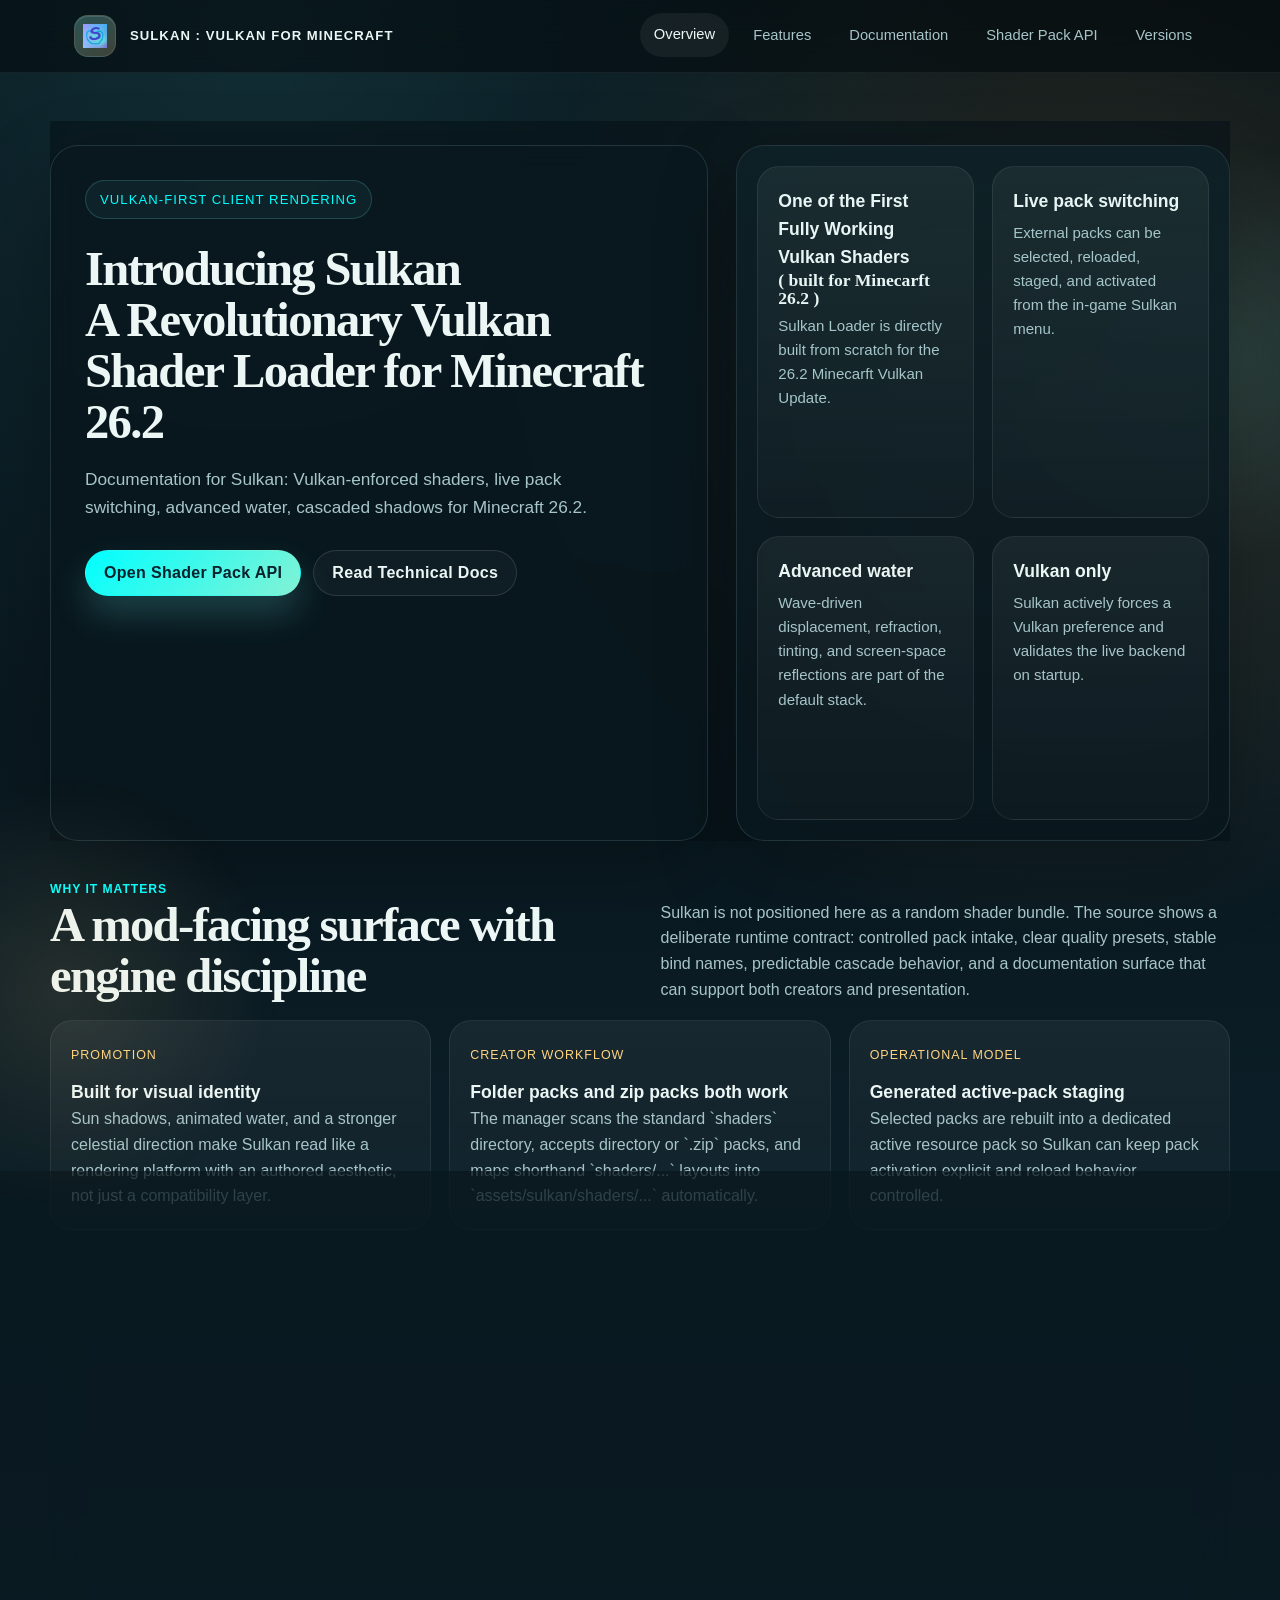
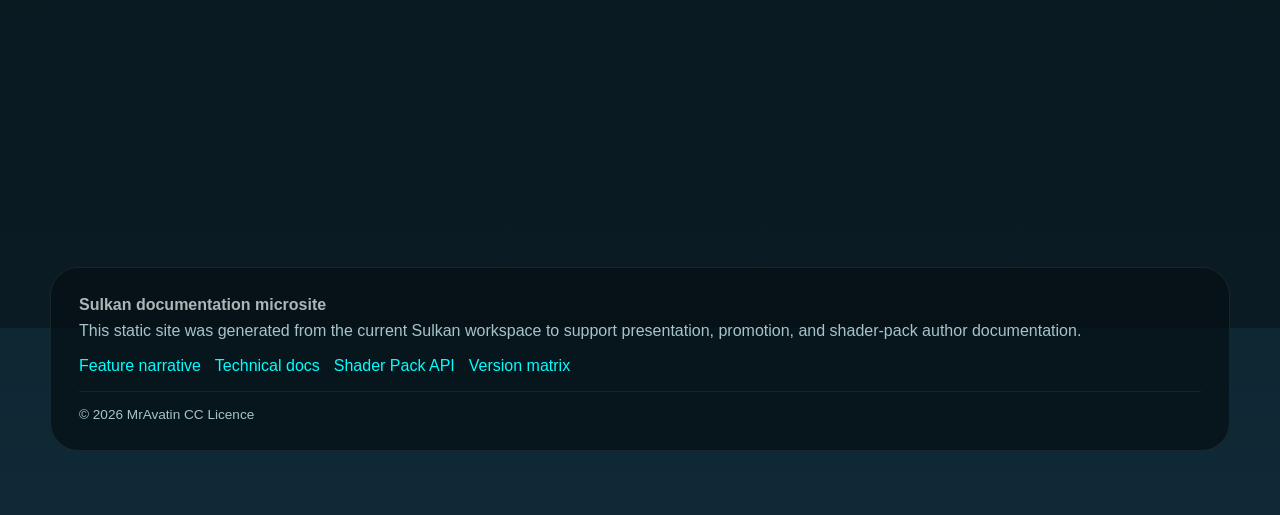
==== index.html @ 55a47ccd "1st push general website" ====
<!doctype html>
<html lang="en">
<head>
  <meta charset="utf-8">
  <meta name="viewport" content="width=device-width, initial-scale=1">
  <title>Sulkan | Vulkan-First Shader Runtime</title>
  <meta name="description" content="Sulkan is a static showcase and documentation site for a Vulkan-first Minecraft rendering runtime with live shader-pack switching, cascaded terrain shadows, entity shadowing, and advanced water rendering.">
  <link rel="stylesheet" href="css/site.css">
</head>
<body data-page="home">
  <div class="shell">
    <header class="topbar">
      <div class="topbar-inner">
        <a class="brand" href="index.html">
<span class="brand-mark"><img src="logo.webp" alt="Sulkan icon"></span>
          <span>Sulkan : Vulkan for Minecraft</span>
        </a>
        <nav class="nav">
          <a data-nav="home" href="index.html">Overview</a>
          <a data-nav="features" href="features.html">Features</a>
          <a data-nav="docs" href="documentation.html">Documentation</a>
          <a data-nav="api" href="shaderpack-api.html">Shader Pack API</a>
          <a data-nav="versions" href="versions.html">Versions</a>
        </nav>
      </div>
    </header>

    <main class="page">
      <section class="hero">
        <article class="hero-card reveal">
          <span class="eyebrow">Vulkan-first client rendering</span>
          <br>        
          <br>
          <h2>Introducing Sulkan<br>A Revolutionary Vulkan Shader Loader for Minecraft 26.2</h2>
          <p class="lead">
            Documentation for Sulkan: Vulkan-enforced shaders, live pack switching, advanced water, cascaded shadows for Minecraft 26.2.
          </p>
          <div class="hero-actions">
            <a class="btn btn-primary" href="shaderpack-api.html">Open Shader Pack API</a>
            <a class="btn btn-secondary" href="documentation.html">Read Technical Docs</a>
          </div>
        </article>

        <aside class="hero-rail hero-card scanline float-card reveal">
          <div class="stat-grid">
            <div class="stat">
              <strong>One of the First Fully Working Vulkan Shaders <br> <h4> ( built for Minecarft 26.2 )<h4></h4></strong>
              <span>Sulkan Loader is directly built from scratch for the 26.2 Minecarft Vulkan Update.</span>
            </div>
            <div class="stat">
              <strong>Live pack switching</strong>
              <span>External packs can be selected, reloaded, staged, and activated from the in-game Sulkan menu.</span>
            </div>
            <div class="stat">
              <strong>Advanced water</strong>
              <span>Wave-driven displacement, refraction, tinting, and screen-space reflections are part of the default stack.</span>
            </div>
            <div class="stat">
              <strong>Vulkan only</strong>
              <span>Sulkan actively forces a Vulkan preference and validates the live backend on startup.</span>
            </div>
          </div>
        </aside>
      </section>

      <section class="section reveal">
        <div class="section-head">
          <div>
            <span class="kicker">Why it matters</span>
            <h2>A mod-facing surface with engine discipline</h2>
          </div>
          <p>
            Sulkan is not positioned here as a random shader bundle. The source shows a deliberate runtime contract: controlled pack intake, clear quality presets, stable bind names, predictable cascade behavior, and a documentation surface that can support both creators and presentation.
          </p>
        </div>
        <div class="card-grid">
          <article class="feature-card">
            <span class="label">Promotion</span>
            <strong>Built for visual identity</strong>
            <p>Sun shadows, animated water, and a stronger celestial direction make Sulkan read like a rendering platform with an authored aesthetic, not just a compatibility layer.</p>
          </article>
          <article class="feature-card">
            <span class="label">Creator workflow</span>
            <strong>Folder packs and zip packs both work</strong>
            <p>The manager scans the standard `shaders` directory, accepts directory or `.zip` packs, and maps shorthand `shaders/...` layouts into `assets/sulkan/shaders/...` automatically.</p>
          </article>
          <article class="feature-card">
            <span class="label">Operational model</span>
            <strong>Generated active-pack staging</strong>
            <p>Selected packs are rebuilt into a dedicated active resource pack so Sulkan can keep pack activation explicit and reload behavior controlled.</p>
          </article>
        </div>
      </section>

      <section class="section panel reveal">
        <div class="section-head">
          <div>
            <span class="kicker">What this site covers</span>
            <h2>Product framing, technical documentation, and API surfaces</h2>
          </div>
          <p>The pages below are grounded in the current workspace sources, but intentionally describe the system at product and interface level instead of exposing implementation internals line-for-line.</p>
        </div>
        <div class="mini-grid">
          <article class="mini-card">
            <strong>Features</strong>
            <p>High-level product positioning for presentation, promotional copy, capabilities, and creator-facing highlights.</p>
          </article>
          <article class="mini-card">
            <strong>Documentation</strong>
            <p>Runtime behavior, shader workflow, quality presets, backend requirements, and packaging expectations.</p>
          </article>
          <article class="mini-card">
            <strong>Shader Pack API</strong>
            <p>Supported file layout, samplers, uniform blocks, pass contracts, quality semantics, and compatibility boundaries.</p>
          </article>
          <article class="mini-card">
            <strong>Versions</strong>
            <p>Observed version lineage from metadata and build artifacts in the workspace, presented as a release-facing timeline.</p>
          </article>
        </div>
      </section>
    </main>

    <footer class="footer">
      <div class="footer-card">
        <strong>Sulkan documentation microsite</strong>
        <p>This static site was generated from the current Sulkan workspace to support presentation, promotion, and shader-pack author documentation.</p>
        <div class="footer-links">
          <a href="features.html">Feature narrative</a>
          <a href="documentation.html">Technical docs</a>
          <a href="shaderpack-api.html">Shader Pack API</a>
          <a href="versions.html">Version matrix</a>
        </div>
        <div class="copyright">© 2026 MrAvatin CC Licence</div>
      </div>
    </footer>
  </div>
  <script src="js/site.js"></script>
</body>
</html>
---- css/site.css ----
:root {
  --bg: #07131a;
  --bg-soft: #0f2630;
  --panel: rgba(10, 24, 31, 0.76);
  --panel-strong: rgba(9, 22, 28, 0.9);
  --line: rgba(180, 233, 241, 0.14);
  --line-strong: rgba(180, 233, 241, 0.3);
  --text: #ecf6f5;
  --muted: #a7c5c9;
--accent: #00ffff;
  --accent-glow: 0 0 24px rgba(0, 255, 255, 0.5);
  --accent-2: #ffd481;
  --accent-3: #9de9a7;
  --danger: #ff9c7c;
  --shadow: 0 28px 80px rgba(0, 0, 0, 0.28);
  --radius-xl: 28px;
  --radius-lg: 22px;
  --radius-md: 16px;
  --radius-sm: 12px;
  --content: 1180px;
  --display: "Iowan Old Style", "Palatino Linotype", "Book Antiqua", Palatino, serif;
  --body: "Aptos", "Segoe UI Variable", "Trebuchet MS", sans-serif;
}

* {
  box-sizing: border-box;
}

html {
  scroll-behavior: smooth;
}

body {
  margin: 0;
  min-height: 100vh;
  font-family: var(--body);
  color: var(--text);
  background:
    radial-gradient(circle at 20% 0%, rgba(64, 163, 180, 0.2), transparent 32%),
    radial-gradient(circle at 84% 18%, rgba(255, 212, 129, 0.16), transparent 28%),
    linear-gradient(180deg, #061015 0%, #0a1a22 42%, #102936 100%);
  line-height: 1.6;
}

body::before {
  content: "";
  position: fixed;
  inset: 0;
  pointer-events: none;
  background-image:
    linear-gradient(rgba(255, 255, 255, 0.03) 1px, transparent 1px),
    linear-gradient(90deg, rgba(255, 255, 255, 0.03) 1px, transparent 1px);
  background-size: 72px 72px;
  mask-image: linear-gradient(180deg, rgba(0, 0, 0, 0.8), transparent 92%);
  opacity: 0.35;
}

a {
  color: inherit;
  text-decoration: none;
}

img {
  max-width: 100%;
  display: block;
}

.shell {
  position: relative;
  overflow: hidden;
}

.shell::before,
.shell::after {
  content: "";
  position: absolute;
  inset: auto;
  width: 28rem;
  height: 28rem;
  border-radius: 50%;
  filter: blur(12px);
  opacity: 0.2;
  pointer-events: none;
}

.shell::before {
  top: 8rem;
  right: -10rem;
  background: radial-gradient(circle, rgba(102, 224, 219, 0.7), transparent 68%);
}

.shell::after {
  top: 48rem;
  left: -10rem;
  background: radial-gradient(circle, rgba(255, 212, 129, 0.55), transparent 68%);
}

.topbar {
  position: sticky;
  top: 0;
  z-index: 10;
  backdrop-filter: blur(16px);
  background: rgba(4, 11, 15, 0.58);
  border-bottom: 1px solid rgba(255, 255, 255, 0.06);
}

.topbar-inner {
  width: min(var(--content), calc(100% - 32px));
  margin: 0 auto;
  display: flex;
  align-items: center;
  justify-content: space-between;
  gap: 20px;
  padding: 14px 24px;
  position: relative;
}

@media (max-width: 760px) {
  .topbar-inner {
    padding: 14px 16px;
    gap: 16px;
  }
  
  .brand {
    flex: 1;
  }
}

.brand {
  display: inline-flex;
  align-items: center;
  gap: 14px;
  font-weight: 700;
  letter-spacing: 0.08em;
  text-transform: uppercase;
  font-size: 0.82rem;
}

.brand-mark {
  width: 42px;
  height: 42px;
  border-radius: 14px;
  background:
    linear-gradient(145deg, rgba(102, 224, 219, 0.26), rgba(255, 212, 129, 0.18)),
    rgba(255, 255, 255, 0.06);
  border: 1px solid rgba(255, 255, 255, 0.1);
  box-shadow: inset 0 1px 0 rgba(255, 255, 255, 0.12);
  display: grid;
  place-items: center;
  overflow: hidden;
}

.brand-mark img {
  width: 24px;
  height: 24px;
}

.nav {
  display: flex;
  align-items: center;
  flex-wrap: wrap;
  gap: 10px;
}

.hamburger {
  display: none;
  flex-direction: column;
  gap: 4px;
  width: 24px;
  height: 20px;
  cursor: pointer;
}

.hamburger span {
  height: 3px;
  background: var(--text);
  border-radius: 2px;
  transition: 0.3s;
}

.nav.hidden {
  display: none;
}

@media (max-width: 760px) {
  .hamburger {
    display: flex;
  }
  
  .nav {
    position: absolute;
    top: 100%;
    left: 0;
    right: 0;
    background: var(--panel-strong);
    flex-direction: column;
    padding: 1rem;
    gap: 0;
  }
  
  .nav.hidden {
    display: none;
  }
  
  .nav a {
    width: 100%;
    text-align: center;
    padding: 12px;
  }
}

.nav a {
  padding: 10px 14px;
  color: var(--muted);
  border-radius: 999px;
  font-size: 0.92rem;
  transition: color 160ms ease, background 160ms ease, transform 160ms ease;
}

.nav a:hover,
.nav a.active {
  color: var(--text);
  background: rgba(255, 255, 255, 0.06);
  transform: translateY(-1px);
}

.page {
  width: min(var(--content), calc(100% - 32px));
  margin: 0 auto;
  padding: 48px 0 88px;
}

.hero {
  display: grid;
  grid-template-columns: minmax(0, 1.2fr) minmax(320px, 0.9fr);
  gap: 28px;
  align-items: stretch;
  padding-top: 24px;
  position: relative;
  min-height: 80vh;
  background-image: url("logo.webp");
  background-size: cover;
  background-position: center;
  background-attachment: fixed;
}

.hero::before {
  content: "";
  position: absolute;
  inset: 0;
  background: rgba(7, 19, 26, 0.6);
  backdrop-filter: blur(2px);
}

.hero-card,
.panel,
.table-card,
.timeline-card {
  background: var(--panel);
  border: 1px solid var(--line);
  border-radius: var(--radius-xl);
  box-shadow: var(--shadow);
  backdrop-filter: blur(14px);
}

.hero-card {
  padding: 34px;
}

.eyebrow {
  display: inline-flex;
  align-items: center;
  gap: 10px;
  padding: 8px 14px;
  border: 1px solid rgba(102, 224, 219, 0.2);
  border-radius: 999px;
  color: var(--accent);
  background: rgba(102, 224, 219, 0.06);
  font-size: 0.82rem;
  letter-spacing: 0.08em;
  text-transform: uppercase;
}

h1,
h2,
h3,
h4 {
  margin: 0;
  font-family: var(--display);
  line-height: 1.05;
}

h1 {
  margin-top: 18px;
  font-size: clamp(3rem, 6vw, 5.6rem);
  letter-spacing: -0.04em;
}

h2 {
  font-size: clamp(2rem, 3.8vw, 3.3rem);
  letter-spacing: -0.035em;
}

h3 {
  font-size: clamp(1.4rem, 2vw, 1.8rem);
  letter-spacing: -0.02em;
}

p {
  margin: 0;
  color: var(--muted);
  font-size: 1rem;
}

.lead {
  margin-top: 18px;
  max-width: 58ch;
  font-size: 1.08rem;
}

.hero-actions,
.button-row {
  display: flex;
  flex-wrap: wrap;
  gap: 12px;
  margin-top: 28px;
}

.btn {
  display: inline-flex;
  align-items: center;
  justify-content: center;
  gap: 10px;
  min-height: 46px;
  padding: 0 18px;
  border-radius: 999px;
  border: 1px solid transparent;
  font-weight: 700;
  letter-spacing: 0.02em;
  transition: transform 160ms ease, box-shadow 160ms ease, background 160ms ease, border-color 160ms ease;
}

.btn:hover {
  transform: translateY(-2px);
  box-shadow: var(--accent-glow), var(--shadow);
}

@keyframes glowPulse {
  0%, 100% { box-shadow: var(--shadow); }
  50% { box-shadow: var(--accent-glow), var(--shadow); }
}

.panel, .hero-card, .topbar {
  animation: glowPulse 4s ease-in-out infinite;
}

.btn-primary {
  background: linear-gradient(135deg, var(--accent), #83f2d4);
  color: #05222d;
  box-shadow: 0 18px 34px rgba(102, 224, 219, 0.22);
}

.btn-secondary {
  background: rgba(255, 255, 255, 0.03);
  border-color: rgba(255, 255, 255, 0.12);
  color: var(--text);
}

.hero-rail {
  padding: 20px;
  display: grid;
  gap: 18px;
}

.stat-grid,
.card-grid,
.mini-grid,
.spec-grid,
.version-grid,
.doc-grid,
.api-grid {
  display: grid;
  gap: 18px;
}

.stat-grid {
  grid-template-columns: repeat(2, minmax(0, 1fr));
}

.stat,
.feature-card,
.mini-card,
.spec-card,
.version-card,
.doc-card,
.api-card,
.quote-card {
  padding: 20px;
  border-radius: var(--radius-lg);
  border: 1px solid rgba(255, 255, 255, 0.08);
  background: linear-gradient(180deg, rgba(255, 255, 255, 0.055), rgba(255, 255, 255, 0.02));
}

.stat strong,
.feature-card strong,
.mini-card strong,
.spec-card strong,
.version-card strong,
.doc-card strong,
.api-card strong {
  display: block;
  font-size: 1.1rem;
  color: var(--text);
}

.stat span {
  display: block;
  margin-top: 6px;
  color: var(--muted);
  font-size: 0.94rem;
}

.section {
  margin-top: 34px;
}

.section-head {
  display: flex;
  align-items: end;
  justify-content: space-between;
  gap: 18px;
  margin-bottom: 18px;
}

.section-head p {
  max-width: 64ch;
}

.panel {
  padding: 28px;
}

.card-grid {
  grid-template-columns: repeat(3, minmax(0, 1fr));
}

.mini-grid,
.doc-grid,
.api-grid {
  grid-template-columns: repeat(2, minmax(0, 1fr));
}

.spec-grid {
  grid-template-columns: repeat(4, minmax(0, 1fr));
}

.version-grid {
  grid-template-columns: repeat(3, minmax(0, 1fr));
}

.label {
  display: inline-block;
  margin-bottom: 12px;
  color: var(--accent-2);
  text-transform: uppercase;
  letter-spacing: 0.08em;
  font-size: 0.78rem;
}

.kicker {
  color: var(--accent);
  font-weight: 700;
  text-transform: uppercase;
  letter-spacing: 0.08em;
  font-size: 0.76rem;
}

.list {
  margin: 14px 0 0;
  padding-left: 18px;
  color: var(--muted);
}

.list li + li {
  margin-top: 8px;
}

.table-card {
  overflow: hidden;
}

table {
  width: 100%;
  border-collapse: collapse;
}

th,
td {
  padding: 14px 16px;
  text-align: left;
  border-bottom: 1px solid rgba(255, 255, 255, 0.08);
  vertical-align: top;
}

th {
  color: var(--text);
  font-size: 0.92rem;
}

td {
  color: var(--muted);
  font-size: 0.96rem;
}

tr:last-child td {
  border-bottom: 0;
}

code,
.mono {
  font-family: "Consolas", "SFMono-Regular", "Liberation Mono", monospace;
  font-size: 0.92em;
}

.code-block {
  margin-top: 16px;
  padding: 18px;
  border-radius: var(--radius-md);
  border: 1px solid rgba(255, 255, 255, 0.08);
  background: rgba(2, 12, 18, 0.7);
  overflow: auto;
}

.code-block code {
  white-space: pre;
  color: #d6eef0;
}

.timeline {
  display: grid;
  gap: 16px;
}

.timeline-card {
  padding: 22px;
}

.timeline-meta {
  display: flex;
  flex-wrap: wrap;
  gap: 10px;
  margin-bottom: 12px;
}

.pill {
  display: inline-flex;
  align-items: center;
  padding: 7px 12px;
  border-radius: 999px;
  border: 1px solid rgba(255, 255, 255, 0.1);
  color: var(--muted);
  background: rgba(255, 255, 255, 0.03);
  font-size: 0.82rem;
}

.pill-hot {
  color: #09313f;
  background: linear-gradient(135deg, var(--accent-2), #ffefbf);
  border-color: transparent;
}

.footer {
  width: min(var(--content), calc(100% - 32px));
  margin: 0 auto;
  padding: 0 0 64px;
  color: rgba(236, 246, 245, 0.72);
}

.footer-card {
  padding: 24px 28px;
  border-radius: var(--radius-xl);
  background: rgba(6, 17, 22, 0.76);
  border: 1px solid rgba(255, 255, 255, 0.08);
  position: relative;
}

.copyright {
  font-size: 0.85rem;
  color: var(--muted);
  margin-top: 12px;
  padding-top: 12px;
  border-top: 1px solid rgba(255, 255, 255, 0.06);
}

.footer-links {
  display: flex;
  flex-wrap: wrap;
  gap: 10px 14px;
  margin-top: 10px;
}

.footer-links a {
  color: var(--accent);
}

.reveal {
  opacity: 0;
  transform: translateY(26px);
  transition: opacity 700ms ease, transform 700ms ease;
}

.reveal.in-view {
  opacity: 1;
  transform: translateY(0);
}

.float-card {
  animation: floatCard 7s ease-in-out infinite;
}

.scanline {
  position: relative;
  overflow: hidden;
}

.scanline::after {
  content: "";
  position: absolute;
  inset: -100% 0 auto;
  height: 180%;
  background: linear-gradient(180deg, transparent 0%, rgba(102, 224, 219, 0.05) 48%, transparent 100%);
  animation: scan 8s linear infinite;
  pointer-events: none;
}

@keyframes scan {
  from {
    transform: translateY(-35%);
  }

  to {
    transform: translateY(35%);
  }
}

@keyframes floatCard {
  0%,
  100% {
    transform: translateY(0);
  }

  50% {
    transform: translateY(-8px);
  }
}

@media (max-width: 1080px) {
  .hero,
  .card-grid,
  .spec-grid,
  .version-grid {
    grid-template-columns: repeat(2, minmax(0, 1fr));
  }
}

@media (max-width: 760px) {
  .topbar-inner,
  .section-head {
    align-items: flex-start;
    flex-direction: column;
  }

  .hero,
  .stat-grid,
  .card-grid,
  .mini-grid,
  .spec-grid,
  .version-grid,
  .doc-grid,
  .api-grid {
    grid-template-columns: 1fr;
  }

  .hero-card,
  .hero-rail,
  .panel {
    padding: 22px;
  }

  h1 {
    font-size: clamp(2.5rem, 14vw, 4rem);
  }

  .page {
    padding-top: 30px;
  }
}
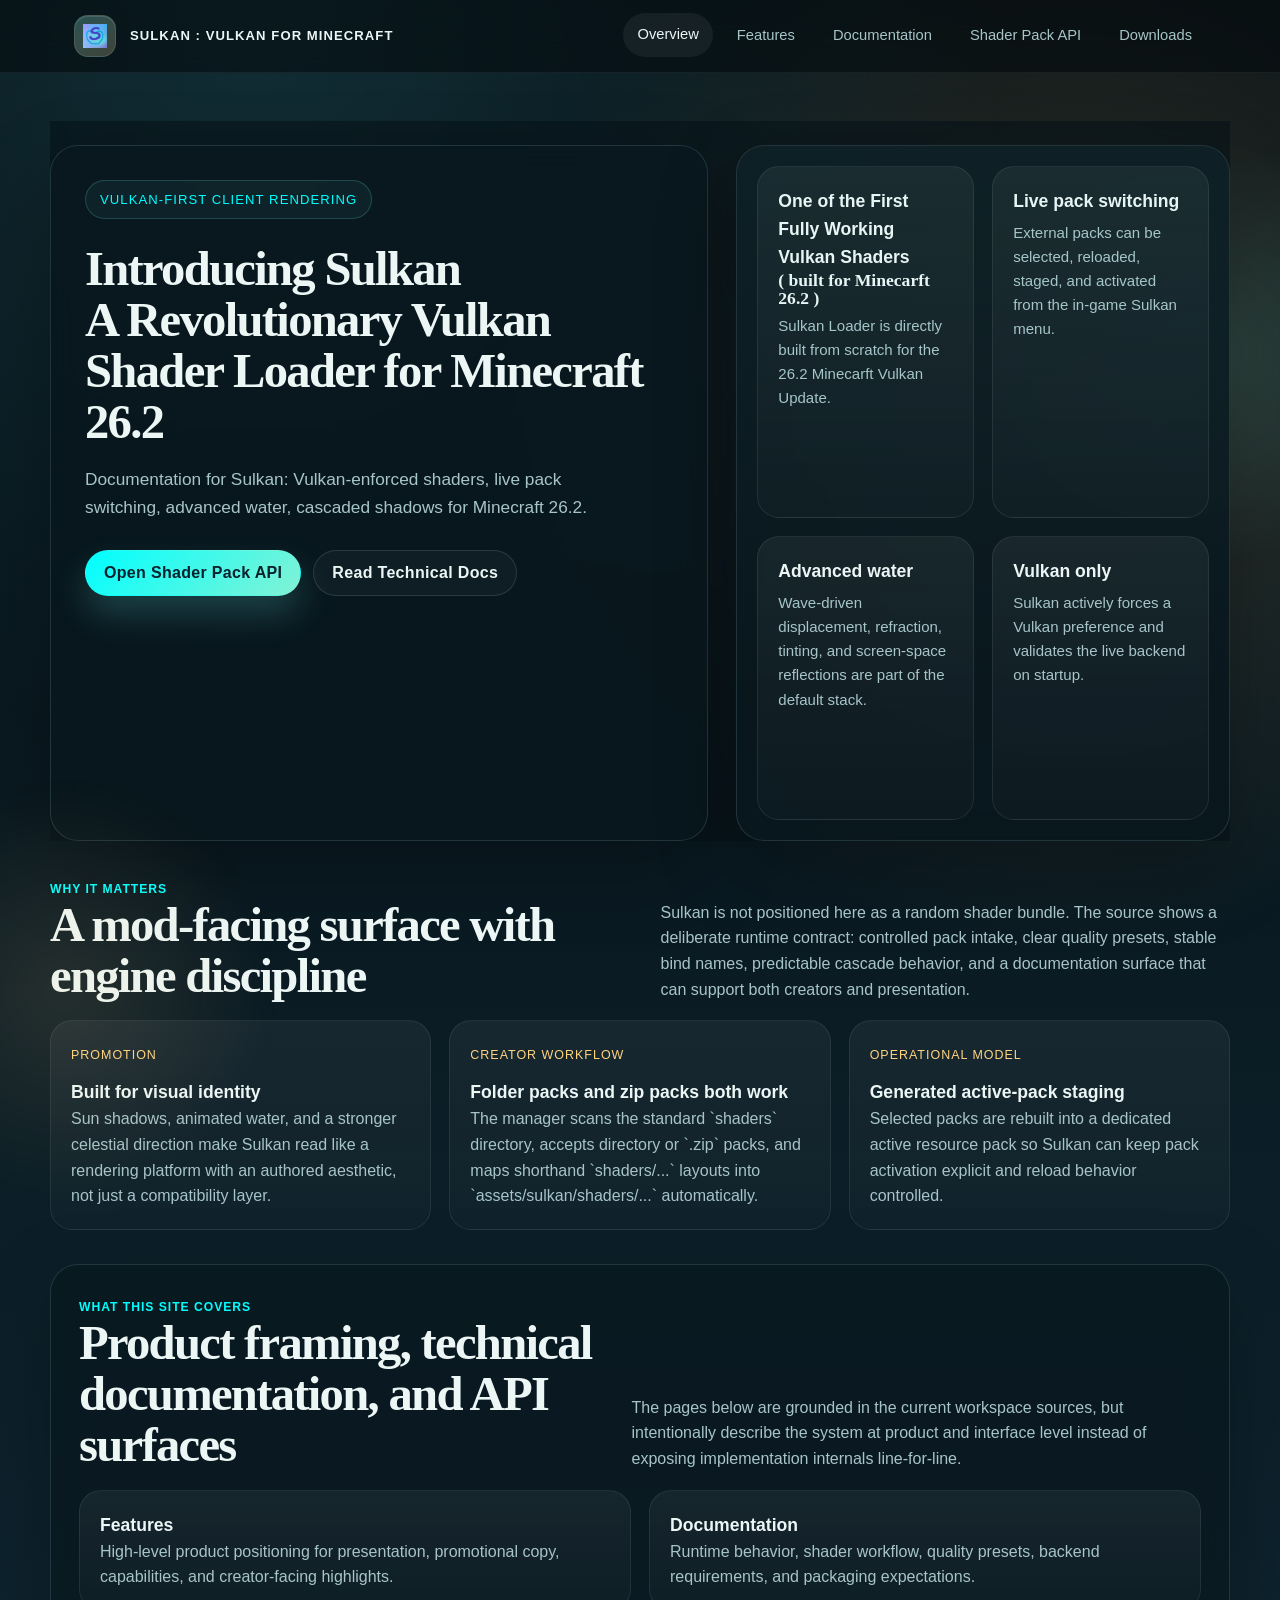
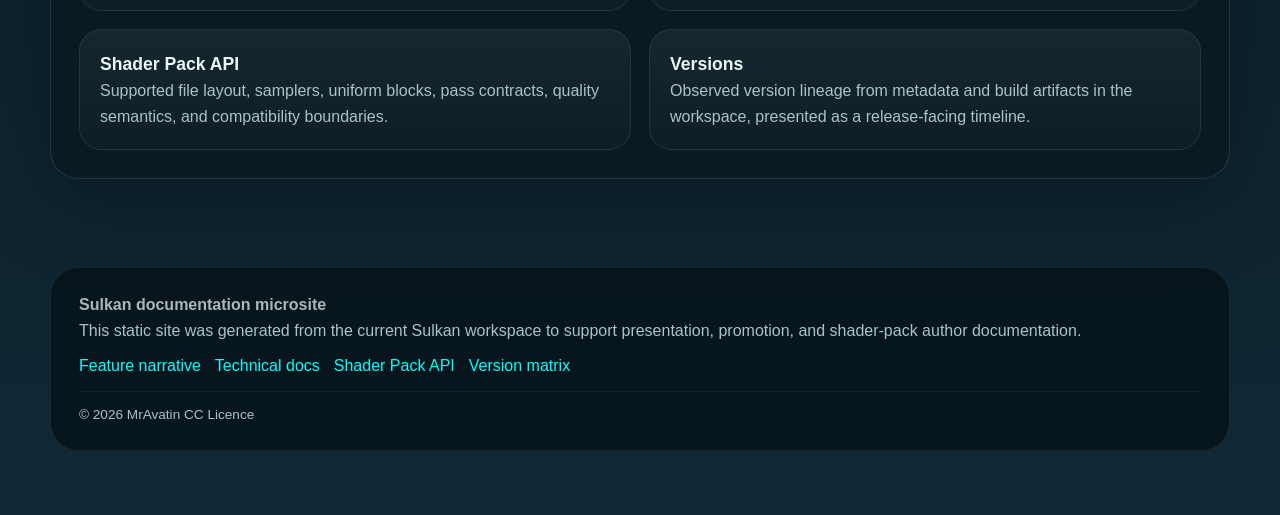
==== commit 94d1cddf: "Update index.html" ====
--- a/index.html
+++ b/index.html
@@ -20,7 +20,7 @@
           <a data-nav="features" href="features.html">Features</a>
           <a data-nav="docs" href="documentation.html">Documentation</a>
           <a data-nav="api" href="shaderpack-api.html">Shader Pack API</a>
-          <a data-nav="versions" href="versions.html">Versions</a>
+          <a data-nav="versions" href="versions.html">Downloads</a>
         </nav>
       </div>
     </header>
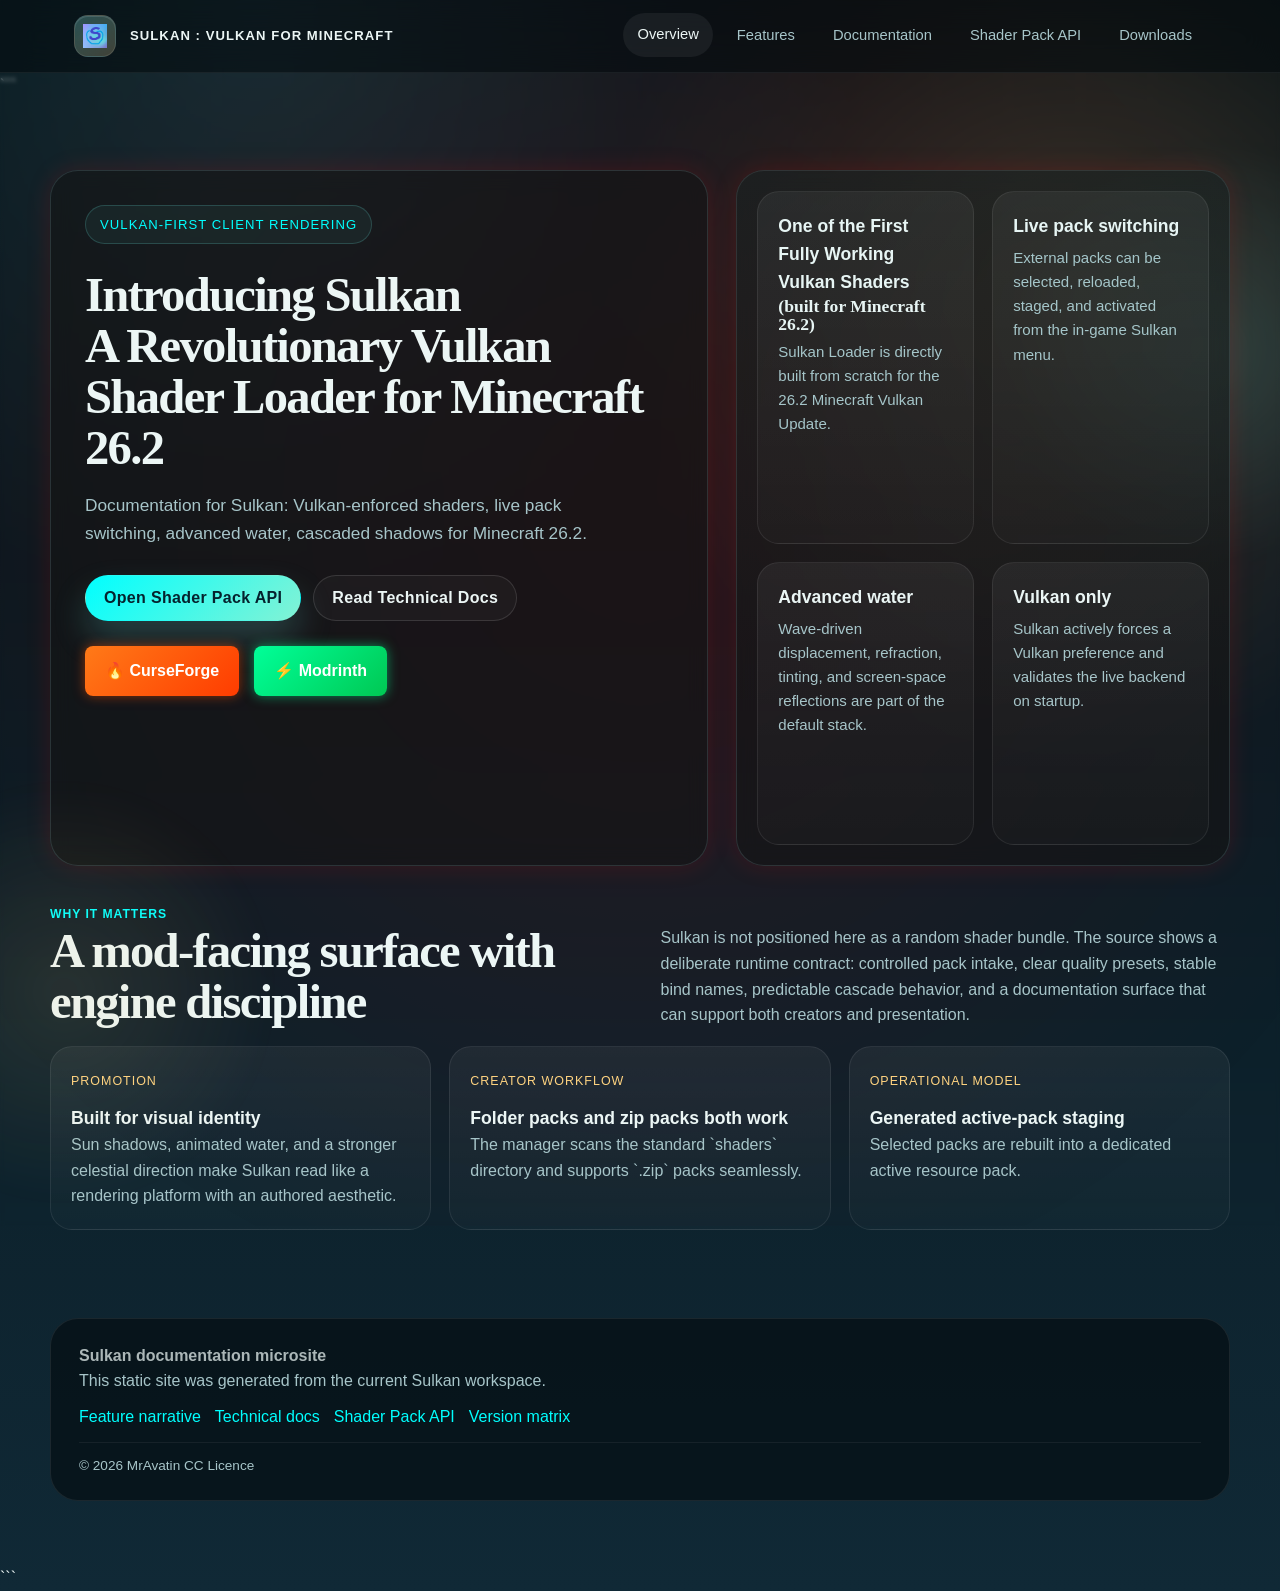
==== commit 913de93f: "Update index.html" ====
--- a/index.html
+++ b/index.html
@@ -1,4 +1,5 @@
 <!doctype html>
+
 <html lang="en">
 <head>
   <meta charset="utf-8">
@@ -12,7 +13,7 @@
     <header class="topbar">
       <div class="topbar-inner">
         <a class="brand" href="index.html">
-<span class="brand-mark"><img src="logo.webp" alt="Sulkan icon"></span>
+          <span class="brand-mark"><img src="logo.webp" alt="Sulkan icon"></span>
           <span>Sulkan : Vulkan for Minecraft</span>
         </a>
         <nav class="nav">
@@ -25,116 +26,174 @@
       </div>
     </header>
 
-    <main class="page">
-      <section class="hero">
-        <article class="hero-card reveal">
-          <span class="eyebrow">Vulkan-first client rendering</span>
-          <br>        
-          <br>
-          <h2>Introducing Sulkan<br>A Revolutionary Vulkan Shader Loader for Minecraft 26.2</h2>
-          <p class="lead">
-            Documentation for Sulkan: Vulkan-enforced shaders, live pack switching, advanced water, cascaded shadows for Minecraft 26.2.
-          </p>
-          <div class="hero-actions">
-            <a class="btn btn-primary" href="shaderpack-api.html">Open Shader Pack API</a>
-            <a class="btn btn-secondary" href="documentation.html">Read Technical Docs</a>
-          </div>
-        </article>
+```
+<main class="page">
+  <section class="hero">
+    <article class="hero-card reveal">
+      <span class="eyebrow">Vulkan-first client rendering</span>
+      <br><br>
+      <h2>Introducing Sulkan<br>A Revolutionary Vulkan Shader Loader for Minecraft 26.2</h2>
+      <p class="lead">
+        Documentation for Sulkan: Vulkan-enforced shaders, live pack switching, advanced water, cascaded shadows for Minecraft 26.2.
+      </p>
 
-        <aside class="hero-rail hero-card scanline float-card reveal">
-          <div class="stat-grid">
-            <div class="stat">
-              <strong>One of the First Fully Working Vulkan Shaders <br> <h4> ( built for Minecarft 26.2 )<h4></h4></strong>
-              <span>Sulkan Loader is directly built from scratch for the 26.2 Minecarft Vulkan Update.</span>
-            </div>
-            <div class="stat">
-              <strong>Live pack switching</strong>
-              <span>External packs can be selected, reloaded, staged, and activated from the in-game Sulkan menu.</span>
-            </div>
-            <div class="stat">
-              <strong>Advanced water</strong>
-              <span>Wave-driven displacement, refraction, tinting, and screen-space reflections are part of the default stack.</span>
-            </div>
-            <div class="stat">
-              <strong>Vulkan only</strong>
-              <span>Sulkan actively forces a Vulkan preference and validates the live backend on startup.</span>
-            </div>
-          </div>
-        </aside>
-      </section>
+      <div class="hero-actions">
+        <a class="btn btn-primary" href="shaderpack-api.html">Open Shader Pack API</a>
+        <a class="btn btn-secondary" href="documentation.html">Read Technical Docs</a>
+      </div>
 
-      <section class="section reveal">
-        <div class="section-head">
-          <div>
-            <span class="kicker">Why it matters</span>
-            <h2>A mod-facing surface with engine discipline</h2>
-          </div>
-          <p>
-            Sulkan is not positioned here as a random shader bundle. The source shows a deliberate runtime contract: controlled pack intake, clear quality presets, stable bind names, predictable cascade behavior, and a documentation surface that can support both creators and presentation.
-          </p>
+      <!-- 🔥 NEW DOWNLOAD BUTTONS (non-breaking addition) -->
+      <div style="margin-top:25px; display:flex; gap:15px; flex-wrap:wrap;">
+        <a href="https://www.curseforge.com/minecraft/mc-mods/sulkan" target="_blank"
+           style="padding:12px 20px; border-radius:8px; text-decoration:none; font-weight:600;
+           background:linear-gradient(135deg,#ff7a18,#ff3c00); color:#fff;
+           box-shadow:0 0 12px rgba(255,80,0,0.5);
+           transition:0.25s;"
+           onmouseover="this.style.transform='scale(1.08)'"
+           onmouseout="this.style.transform='scale(1)'">
+           🔥 CurseForge
+        </a>
+
+        <a href="https://www.modrinth.com/mods/sulkan" target="_blank"
+           style="padding:12px 20px; border-radius:8px; text-decoration:none; font-weight:600;
+           background:linear-gradient(135deg,#00ff99,#00c853); color:#fff;
+           box-shadow:0 0 12px rgba(0,255,150,0.5);
+           transition:0.25s;"
+           onmouseover="this.style.transform='scale(1.08)'"
+           onmouseout="this.style.transform='scale(1)'">
+           ⚡ Modrinth
+        </a>
+      </div>
+    </article>
+
+    <aside class="hero-rail hero-card scanline float-card reveal">
+      <div class="stat-grid">
+        <div class="stat">
+          <strong>One of the First Fully Working Vulkan Shaders <br><h4>(built for Minecraft 26.2)</h4></strong>
+          <span>Sulkan Loader is directly built from scratch for the 26.2 Minecraft Vulkan Update.</span>
         </div>
-        <div class="card-grid">
-          <article class="feature-card">
-            <span class="label">Promotion</span>
-            <strong>Built for visual identity</strong>
-            <p>Sun shadows, animated water, and a stronger celestial direction make Sulkan read like a rendering platform with an authored aesthetic, not just a compatibility layer.</p>
-          </article>
-          <article class="feature-card">
-            <span class="label">Creator workflow</span>
-            <strong>Folder packs and zip packs both work</strong>
-            <p>The manager scans the standard `shaders` directory, accepts directory or `.zip` packs, and maps shorthand `shaders/...` layouts into `assets/sulkan/shaders/...` automatically.</p>
-          </article>
-          <article class="feature-card">
-            <span class="label">Operational model</span>
-            <strong>Generated active-pack staging</strong>
-            <p>Selected packs are rebuilt into a dedicated active resource pack so Sulkan can keep pack activation explicit and reload behavior controlled.</p>
-          </article>
+        <div class="stat">
+          <strong>Live pack switching</strong>
+          <span>External packs can be selected, reloaded, staged, and activated from the in-game Sulkan menu.</span>
         </div>
-      </section>
+        <div class="stat">
+          <strong>Advanced water</strong>
+          <span>Wave-driven displacement, refraction, tinting, and screen-space reflections are part of the default stack.</span>
+        </div>
+        <div class="stat">
+          <strong>Vulkan only</strong>
+          <span>Sulkan actively forces a Vulkan preference and validates the live backend on startup.</span>
+        </div>
+      </div>
+    </aside>
+  </section>
 
-      <section class="section panel reveal">
-        <div class="section-head">
-          <div>
-            <span class="kicker">What this site covers</span>
-            <h2>Product framing, technical documentation, and API surfaces</h2>
-          </div>
-          <p>The pages below are grounded in the current workspace sources, but intentionally describe the system at product and interface level instead of exposing implementation internals line-for-line.</p>
-        </div>
-        <div class="mini-grid">
-          <article class="mini-card">
-            <strong>Features</strong>
-            <p>High-level product positioning for presentation, promotional copy, capabilities, and creator-facing highlights.</p>
-          </article>
-          <article class="mini-card">
-            <strong>Documentation</strong>
-            <p>Runtime behavior, shader workflow, quality presets, backend requirements, and packaging expectations.</p>
-          </article>
-          <article class="mini-card">
-            <strong>Shader Pack API</strong>
-            <p>Supported file layout, samplers, uniform blocks, pass contracts, quality semantics, and compatibility boundaries.</p>
-          </article>
-          <article class="mini-card">
-            <strong>Versions</strong>
-            <p>Observed version lineage from metadata and build artifacts in the workspace, presented as a release-facing timeline.</p>
-          </article>
-        </div>
-      </section>
-    </main>
+  <section class="section reveal">
+    <div class="section-head">
+      <div>
+        <span class="kicker">Why it matters</span>
+        <h2>A mod-facing surface with engine discipline</h2>
+      </div>
+      <p>
+        Sulkan is not positioned here as a random shader bundle. The source shows a deliberate runtime contract: controlled pack intake, clear quality presets, stable bind names, predictable cascade behavior, and a documentation surface that can support both creators and presentation.
+      </p>
+    </div>
+    <div class="card-grid">
+      <article class="feature-card">
+        <span class="label">Promotion</span>
+        <strong>Built for visual identity</strong>
+        <p>Sun shadows, animated water, and a stronger celestial direction make Sulkan read like a rendering platform with an authored aesthetic.</p>
+      </article>
+      <article class="feature-card">
+        <span class="label">Creator workflow</span>
+        <strong>Folder packs and zip packs both work</strong>
+        <p>The manager scans the standard `shaders` directory and supports `.zip` packs seamlessly.</p>
+      </article>
+      <article class="feature-card">
+        <span class="label">Operational model</span>
+        <strong>Generated active-pack staging</strong>
+        <p>Selected packs are rebuilt into a dedicated active resource pack.</p>
+      </article>
+    </div>
+  </section>
+</main>
 
-    <footer class="footer">
-      <div class="footer-card">
-        <strong>Sulkan documentation microsite</strong>
-        <p>This static site was generated from the current Sulkan workspace to support presentation, promotion, and shader-pack author documentation.</p>
-        <div class="footer-links">
-          <a href="features.html">Feature narrative</a>
-          <a href="documentation.html">Technical docs</a>
-          <a href="shaderpack-api.html">Shader Pack API</a>
-          <a href="versions.html">Version matrix</a>
-        </div>
-        <div class="copyright">© 2026 MrAvatin CC Licence</div>
-      </div>
-    </footer>
+<footer class="footer">
+  <div class="footer-card">
+    <strong>Sulkan documentation microsite</strong>
+    <p>This static site was generated from the current Sulkan workspace.</p>
+    <div class="footer-links">
+      <a href="features.html">Feature narrative</a>
+      <a href="documentation.html">Technical docs</a>
+      <a href="shaderpack-api.html">Shader Pack API</a>
+      <a href="versions.html">Version matrix</a>
+    </div>
+    <div class="copyright">© 2026 MrAvatin CC Licence</div>
   </div>
+</footer>
+```
+
+  </div>
+
   <script src="js/site.js"></script>
+
+  <!-- 🔥 REMASTER VISUAL ENGINE -->
+
+  <style>
+    .hero::before {
+      content:"";
+      position:absolute;
+      width:200%; height:200%;
+      background:radial-gradient(circle,rgba(255,0,0,0.12),transparent 60%);
+      top:-50%; left:-50%;
+      animation:pulse 8s infinite linear;
+    }
+
+    .hero-card {
+      backdrop-filter:blur(10px);
+      background:rgba(20,20,20,0.6) !important;
+      box-shadow:0 0 25px rgba(255,0,0,0.15);
+      transition:0.3s;
+    }
+
+    .hero-card:hover {
+      transform:translateY(-4px);
+      box-shadow:0 0 40px rgba(255,0,0,0.3);
+    }
+
+    .btn:hover {
+      transform:scale(1.08);
+      box-shadow:0 0 18px rgba(255,255,255,0.2);
+    }
+
+    .float-card {
+      animation:floatY 4s ease-in-out infinite;
+    }
+
+    @keyframes pulse {
+      0%{transform:scale(1);}
+      50%{transform:scale(1.2);}
+      100%{transform:scale(1);}
+    }
+
+    @keyframes floatY {
+      0%{transform:translateY(0);}
+      50%{transform:translateY(-8px);}
+      100%{transform:translateY(0);}
+    }
+  </style>
+
+  <script>
+    document.querySelectorAll('.reveal').forEach((el,i)=>{
+      el.style.opacity="0";
+      el.style.transform="translateY(20px)";
+      setTimeout(()=>{
+        el.style.transition="0.6s";
+        el.style.opacity="1";
+        el.style.transform="translateY(0)";
+      },150*i);
+    });
+  </script>
+
 </body>
 </html>
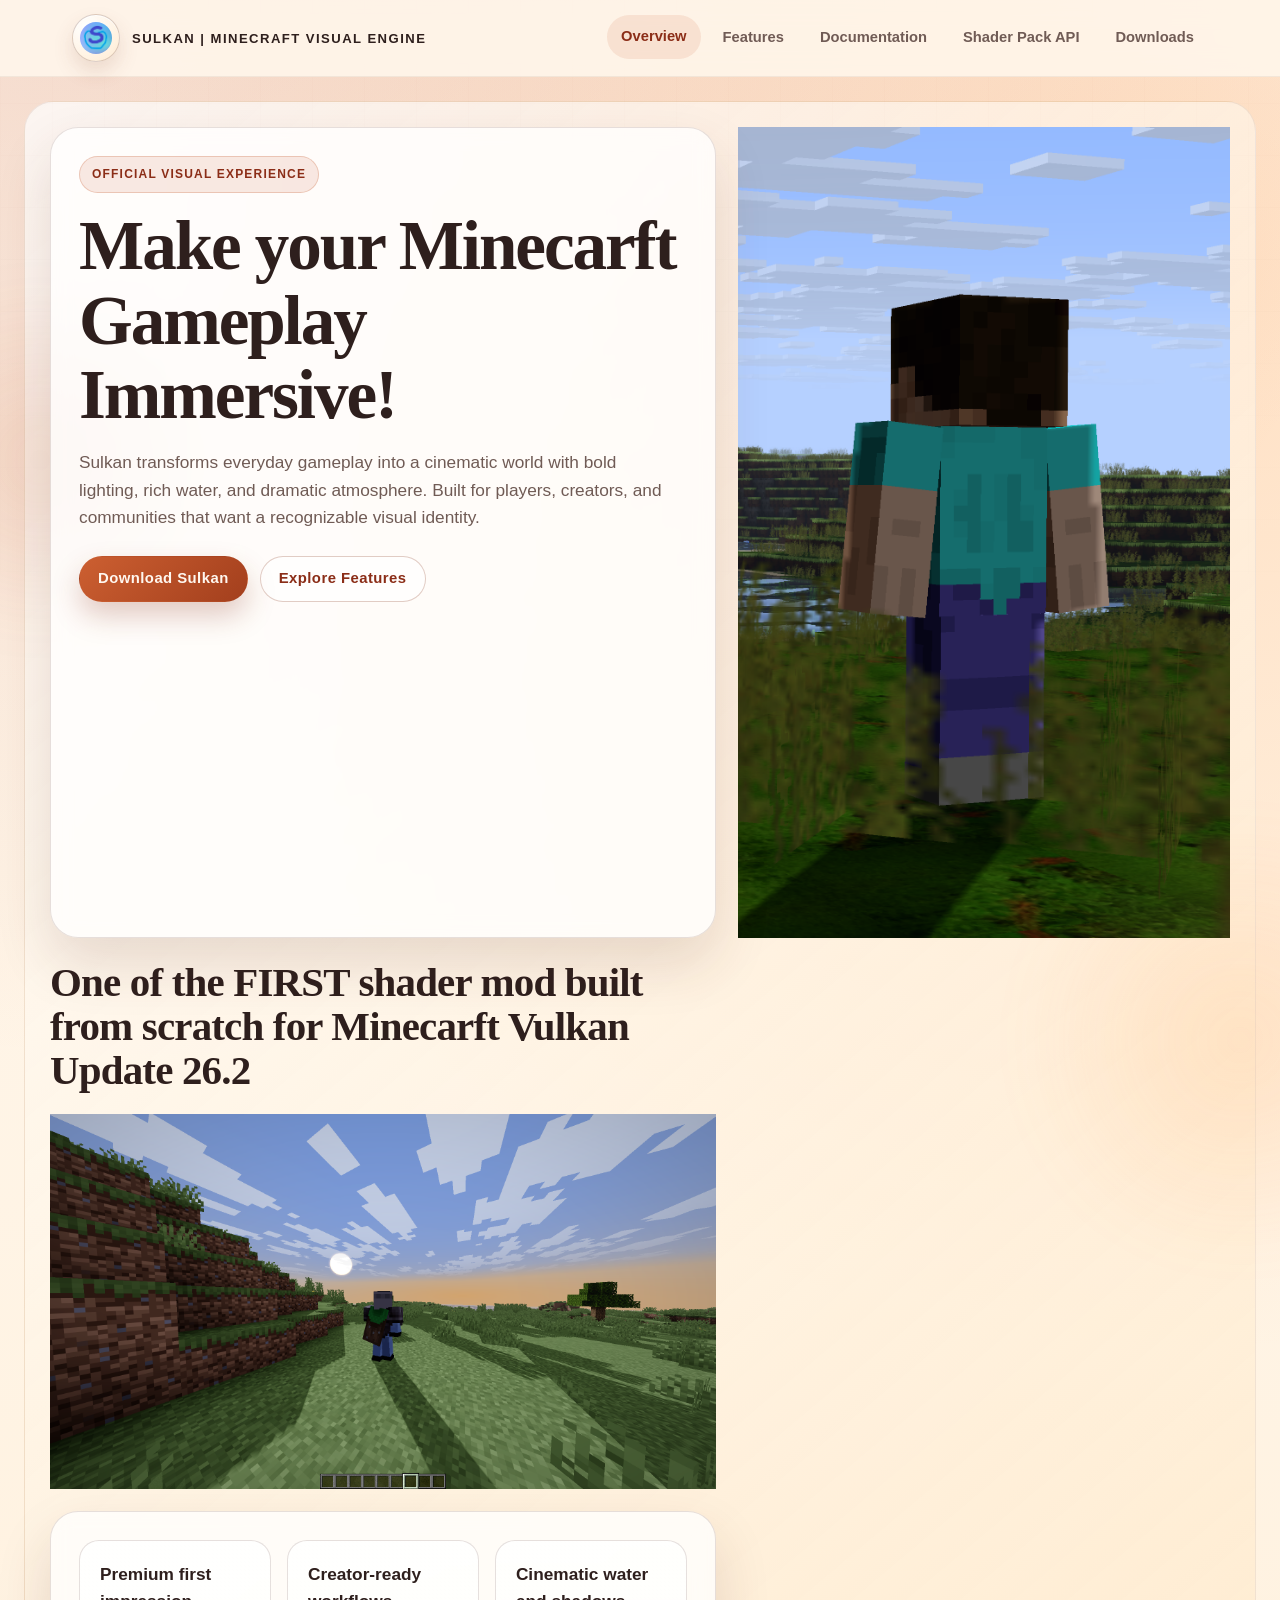
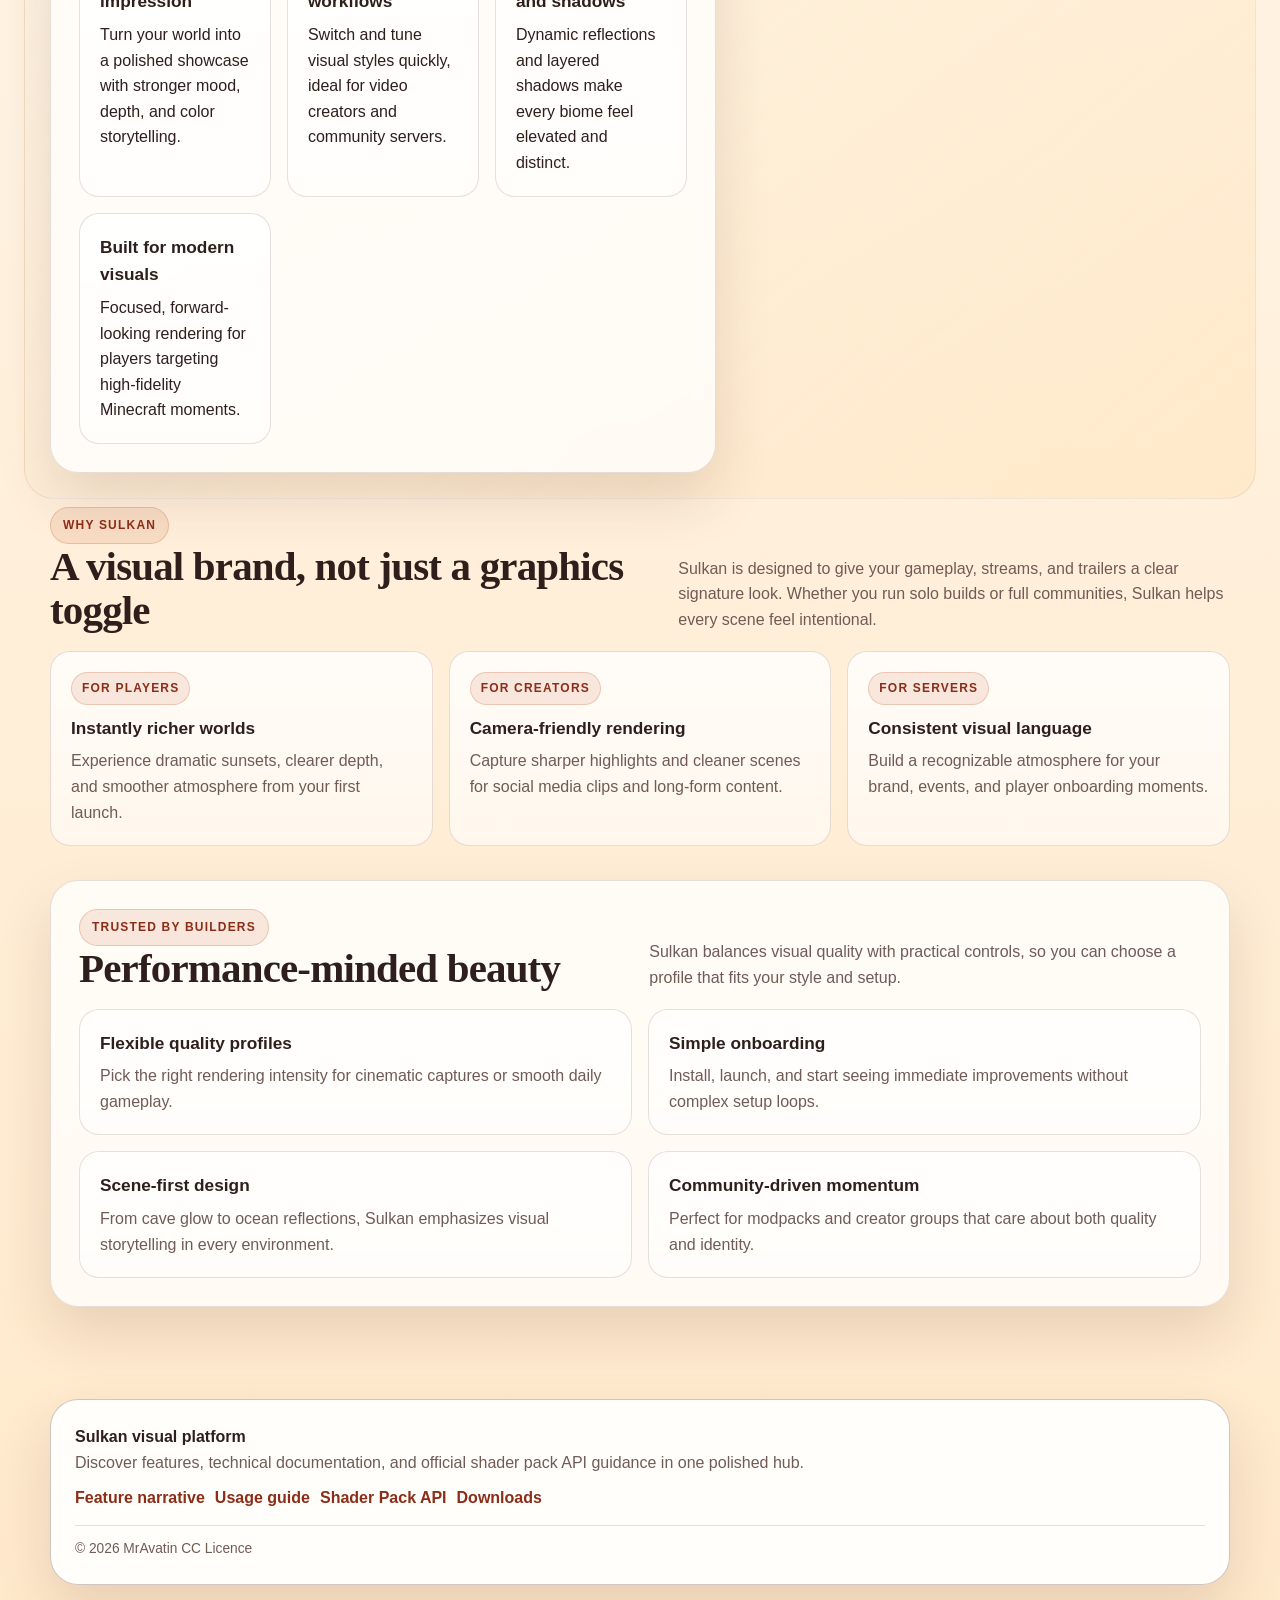
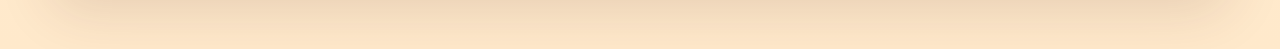
==== commit eba8adb7: "Update apporval Approved under AASC CC Licence" ====
--- a/index.html
+++ b/index.html
@@ -1,11 +1,10 @@
 <!doctype html>
-
 <html lang="en">
 <head>
   <meta charset="utf-8">
   <meta name="viewport" content="width=device-width, initial-scale=1">
-  <title>Sulkan | Vulkan-First Shader Runtime</title>
-  <meta name="description" content="Sulkan is a static showcase and documentation site for a Vulkan-first Minecraft rendering runtime with live shader-pack switching, cascaded terrain shadows, entity shadowing, and advanced water rendering.">
+  <title>Sulkan | Cinematic Minecraft Visuals</title>
+  <meta name="description" content="Sulkan is a premium Vulkan-first visual upgrade for Minecraft, delivering cinematic lighting, advanced water, and creator-ready shader experiences.">
   <link rel="stylesheet" href="css/site.css">
 </head>
 <body data-page="home">
@@ -14,8 +13,11 @@
       <div class="topbar-inner">
         <a class="brand" href="index.html">
           <span class="brand-mark"><img src="logo.webp" alt="Sulkan icon"></span>
-          <span>Sulkan : Vulkan for Minecraft</span>
+          <span>Sulkan | Minecraft Visual Engine</span>
         </a>
+        <button class="hamburger" id="hamburger" aria-label="Open navigation" aria-expanded="false">
+          <span></span><span></span><span></span>
+        </button>
         <nav class="nav">
           <a data-nav="home" href="index.html">Overview</a>
           <a data-nav="features" href="features.html">Features</a>
@@ -26,63 +28,41 @@
       </div>
     </header>
 
-```
 <main class="page">
   <section class="hero">
-    <article class="hero-card reveal">
-      <span class="eyebrow">Vulkan-first client rendering</span>
-      <br><br>
-      <h2>Introducing Sulkan<br>A Revolutionary Vulkan Shader Loader for Minecraft 26.2</h2>
+    <article class="hero-card reveal float-card">
+      <span class="eyebrow">Official Visual Experience</span>
+      <h1>Make your Minecarft Gameplay Immersive!</h1>
       <p class="lead">
-        Documentation for Sulkan: Vulkan-enforced shaders, live pack switching, advanced water, cascaded shadows for Minecraft 26.2.
+        Sulkan transforms everyday gameplay into a cinematic world with bold lighting, rich water, and dramatic atmosphere. Built for players, creators, and communities that want a recognizable visual identity.
       </p>
 
       <div class="hero-actions">
-        <a class="btn btn-primary" href="shaderpack-api.html">Open Shader Pack API</a>
-        <a class="btn btn-secondary" href="documentation.html">Read Technical Docs</a>
-      </div>
-
-      <!-- 🔥 NEW DOWNLOAD BUTTONS (non-breaking addition) -->
-      <div style="margin-top:25px; display:flex; gap:15px; flex-wrap:wrap;">
-        <a href="https://www.curseforge.com/minecraft/mc-mods/sulkan" target="_blank"
-           style="padding:12px 20px; border-radius:8px; text-decoration:none; font-weight:600;
-           background:linear-gradient(135deg,#ff7a18,#ff3c00); color:#fff;
-           box-shadow:0 0 12px rgba(255,80,0,0.5);
-           transition:0.25s;"
-           onmouseover="this.style.transform='scale(1.08)'"
-           onmouseout="this.style.transform='scale(1)'">
-           🔥 CurseForge
-        </a>
-
-        <a href="https://www.modrinth.com/mods/sulkan" target="_blank"
-           style="padding:12px 20px; border-radius:8px; text-decoration:none; font-weight:600;
-           background:linear-gradient(135deg,#00ff99,#00c853); color:#fff;
-           box-shadow:0 0 12px rgba(0,255,150,0.5);
-           transition:0.25s;"
-           onmouseover="this.style.transform='scale(1.08)'"
-           onmouseout="this.style.transform='scale(1)'">
-           ⚡ Modrinth
-        </a>
+        <a class="btn btn-primary" href="versions.html">Download Sulkan</a>
+        <a class="btn btn-secondary" href="features.html">Explore Features</a>
       </div>
     </article>
-
-    <aside class="hero-rail hero-card scanline float-card reveal">
+    <img src="image.png"> 
+    <h2> One of the FIRST shader mod built from scratch for Minecarft Vulkan Update 26.2</h2>
+    <br> <img src="i2.png">
+    <br>
+    <aside class="hero-rail reveal">
       <div class="stat-grid">
         <div class="stat">
-          <strong>One of the First Fully Working Vulkan Shaders <br><h4>(built for Minecraft 26.2)</h4></strong>
-          <span>Sulkan Loader is directly built from scratch for the 26.2 Minecraft Vulkan Update.</span>
+          <strong>Premium first impression</strong>
+          <span>Turn your world into a polished showcase with stronger mood, depth, and color storytelling.</span>
         </div>
         <div class="stat">
-          <strong>Live pack switching</strong>
-          <span>External packs can be selected, reloaded, staged, and activated from the in-game Sulkan menu.</span>
+          <strong>Creator-ready workflows</strong>
+          <span>Switch and tune visual styles quickly, ideal for video creators and community servers.</span>
         </div>
         <div class="stat">
-          <strong>Advanced water</strong>
-          <span>Wave-driven displacement, refraction, tinting, and screen-space reflections are part of the default stack.</span>
+          <strong>Cinematic water and shadows</strong>
+          <span>Dynamic reflections and layered shadows make every biome feel elevated and distinct.</span>
         </div>
         <div class="stat">
-          <strong>Vulkan only</strong>
-          <span>Sulkan actively forces a Vulkan preference and validates the live backend on startup.</span>
+          <strong>Built for modern visuals</strong>
+          <span>Focused, forward-looking rendering for players targeting high-fidelity Minecraft moments.</span>
         </div>
       </div>
     </aside>
@@ -91,28 +71,58 @@
   <section class="section reveal">
     <div class="section-head">
       <div>
-        <span class="kicker">Why it matters</span>
-        <h2>A mod-facing surface with engine discipline</h2>
+        <span class="kicker">Why Sulkan</span>
+        <h2>A visual brand, not just a graphics toggle</h2>
       </div>
       <p>
-        Sulkan is not positioned here as a random shader bundle. The source shows a deliberate runtime contract: controlled pack intake, clear quality presets, stable bind names, predictable cascade behavior, and a documentation surface that can support both creators and presentation.
+        Sulkan is designed to give your gameplay, streams, and trailers a clear signature look. Whether you run solo builds or full communities, Sulkan helps every scene feel intentional.
       </p>
     </div>
     <div class="card-grid">
       <article class="feature-card">
-        <span class="label">Promotion</span>
-        <strong>Built for visual identity</strong>
-        <p>Sun shadows, animated water, and a stronger celestial direction make Sulkan read like a rendering platform with an authored aesthetic.</p>
+        <span class="label">For players</span>
+        <strong>Instantly richer worlds</strong>
+        <p>Experience dramatic sunsets, clearer depth, and smoother atmosphere from your first launch.</p>
       </article>
       <article class="feature-card">
-        <span class="label">Creator workflow</span>
-        <strong>Folder packs and zip packs both work</strong>
-        <p>The manager scans the standard `shaders` directory and supports `.zip` packs seamlessly.</p>
+        <span class="label">For creators</span>
+        <strong>Camera-friendly rendering</strong>
+        <p>Capture sharper highlights and cleaner scenes for social media clips and long-form content.</p>
       </article>
       <article class="feature-card">
-        <span class="label">Operational model</span>
-        <strong>Generated active-pack staging</strong>
-        <p>Selected packs are rebuilt into a dedicated active resource pack.</p>
+        <span class="label">For servers</span>
+        <strong>Consistent visual language</strong>
+        <p>Build a recognizable atmosphere for your brand, events, and player onboarding moments.</p>
+      </article>
+    </div>
+  </section>
+
+  <section class="section panel reveal">
+    <div class="section-head">
+      <div>
+        <span class="kicker">Trusted by Builders</span>
+        <h2>Performance-minded beauty</h2>
+      </div>
+      <p>
+        Sulkan balances visual quality with practical controls, so you can choose a profile that fits your style and setup.
+      </p>
+    </div>
+    <div class="mini-grid">
+      <article class="mini-card">
+        <strong>Flexible quality profiles</strong>
+        <p>Pick the right rendering intensity for cinematic captures or smooth daily gameplay.</p>
+      </article>
+      <article class="mini-card">
+        <strong>Simple onboarding</strong>
+        <p>Install, launch, and start seeing immediate improvements without complex setup loops.</p>
+      </article>
+      <article class="mini-card">
+        <strong>Scene-first design</strong>
+        <p>From cave glow to ocean reflections, Sulkan emphasizes visual storytelling in every environment.</p>
+      </article>
+      <article class="mini-card">
+        <strong>Community-driven momentum</strong>
+        <p>Perfect for modpacks and creator groups that care about both quality and identity.</p>
       </article>
     </div>
   </section>
@@ -120,80 +130,19 @@
 
 <footer class="footer">
   <div class="footer-card">
-    <strong>Sulkan documentation microsite</strong>
-    <p>This static site was generated from the current Sulkan workspace.</p>
+    <strong>Sulkan visual platform</strong>
+    <p>Discover features, technical documentation, and official shader pack API guidance in one polished hub.</p>
     <div class="footer-links">
       <a href="features.html">Feature narrative</a>
-      <a href="documentation.html">Technical docs</a>
+      <a href="documentation.html">Usage guide</a>
       <a href="shaderpack-api.html">Shader Pack API</a>
-      <a href="versions.html">Version matrix</a>
+      <a href="versions.html">Downloads</a>
     </div>
     <div class="copyright">© 2026 MrAvatin CC Licence</div>
   </div>
 </footer>
-```
-
   </div>
 
   <script src="js/site.js"></script>
 
-  <!-- 🔥 REMASTER VISUAL ENGINE -->
-
-  <style>
-    .hero::before {
-      content:"";
-      position:absolute;
-      width:200%; height:200%;
-      background:radial-gradient(circle,rgba(255,0,0,0.12),transparent 60%);
-      top:-50%; left:-50%;
-      animation:pulse 8s infinite linear;
-    }
-
-    .hero-card {
-      backdrop-filter:blur(10px);
-      background:rgba(20,20,20,0.6) !important;
-      box-shadow:0 0 25px rgba(255,0,0,0.15);
-      transition:0.3s;
-    }
-
-    .hero-card:hover {
-      transform:translateY(-4px);
-      box-shadow:0 0 40px rgba(255,0,0,0.3);
-    }
-
-    .btn:hover {
-      transform:scale(1.08);
-      box-shadow:0 0 18px rgba(255,255,255,0.2);
-    }
-
-    .float-card {
-      animation:floatY 4s ease-in-out infinite;
-    }
-
-    @keyframes pulse {
-      0%{transform:scale(1);}
-      50%{transform:scale(1.2);}
-      100%{transform:scale(1);}
-    }
-
-    @keyframes floatY {
-      0%{transform:translateY(0);}
-      50%{transform:translateY(-8px);}
-      100%{transform:translateY(0);}
-    }
-  </style>
-
-  <script>
-    document.querySelectorAll('.reveal').forEach((el,i)=>{
-      el.style.opacity="0";
-      el.style.transform="translateY(20px)";
-      setTimeout(()=>{
-        el.style.transition="0.6s";
-        el.style.opacity="1";
-        el.style.transform="translateY(0)";
-      },150*i);
-    });
-  </script>
-
-</body>
 </html>
--- a/css/site.css
+++ b/css/site.css
@@ -42,17 +42,62 @@
   line-height: 1.6;
 }
 
+:root {
+  --bg: #fff6ea;
+  --ink: #2e1f1d;
+  --muted: #705b55;
+  --surface: rgba(255, 255, 255, 0.76);
+  --surface-strong: rgba(255, 255, 255, 0.92);
+  --line: rgba(101, 66, 60, 0.16);
+  --line-strong: rgba(101, 66, 60, 0.3);
+  --accent: #c55328;
+  --accent-dark: #8b2d17;
+  --accent-soft: #ffbf87;
+  --success: #1f8f61;
+  --focus: #2563eb;
+  --radius-xl: 28px;
+  --radius-lg: 20px;
+  --radius-md: 14px;
+  --radius-sm: 10px;
+  --content: 1180px;
+  --shadow: 0 26px 56px rgba(82, 41, 30, 0.14);
+  --display: "Rockwell", "Bookman Old Style", "Cambria", serif;
+  --body: "Candara", "Corbel", "Trebuchet MS", sans-serif;
+  --mono: "Consolas", "Courier New", monospace;
+}
+
+* {
+  box-sizing: border-box;
+}
+
+html {
+  scroll-behavior: smooth;
+}
+
+body {
+  margin: 0;
+  min-height: 100vh;
+  color: var(--ink);
+  font-family: var(--body);
+  line-height: 1.6;
+  background:
+    radial-gradient(circle at 12% -8%, rgba(197, 83, 40, 0.22), transparent 36%),
+    radial-gradient(circle at 92% 8%, rgba(255, 191, 135, 0.42), transparent 34%),
+    linear-gradient(180deg, #fff8f0 0%, #fff2e0 54%, #ffe9cb 100%);
+}
+
 body::before {
   content: "";
   position: fixed;
   inset: 0;
   pointer-events: none;
+  opacity: 0.22;
   background-image:
-    linear-gradient(rgba(255, 255, 255, 0.03) 1px, transparent 1px),
-    linear-gradient(90deg, rgba(255, 255, 255, 0.03) 1px, transparent 1px);
-  background-size: 72px 72px;
-  mask-image: linear-gradient(180deg, rgba(0, 0, 0, 0.8), transparent 92%);
-  opacity: 0.35;
+    linear-gradient(0deg, rgba(108, 70, 64, 0.08) 1px, transparent 1px),
+    linear-gradient(90deg, rgba(108, 70, 64, 0.08) 1px, transparent 1px);
+  background-size: 52px 52px;
+  -webkit-mask-image: linear-gradient(180deg, rgba(0, 0, 0, 0.7), transparent 94%);
+  mask-image: linear-gradient(180deg, rgba(0, 0, 0, 0.7), transparent 94%);
 }
 
 a {
@@ -61,8 +106,8 @@
 }
 
 img {
+  display: block;
   max-width: 100%;
-  display: block;
 }
 
 .shell {
@@ -74,211 +119,211 @@
 .shell::after {
   content: "";
   position: absolute;
-  inset: auto;
-  width: 28rem;
-  height: 28rem;
-  border-radius: 50%;
-  filter: blur(12px);
-  opacity: 0.2;
   pointer-events: none;
+  border-radius: 999px;
+  filter: blur(30px);
+  opacity: 0.36;
 }
 
 .shell::before {
-  top: 8rem;
-  right: -10rem;
-  background: radial-gradient(circle, rgba(102, 224, 219, 0.7), transparent 68%);
+  top: 280px;
+  left: -140px;
+  width: 360px;
+  height: 360px;
+  background: radial-gradient(circle, rgba(197, 83, 40, 0.38), transparent 72%);
 }
 
 .shell::after {
-  top: 48rem;
-  left: -10rem;
-  background: radial-gradient(circle, rgba(255, 212, 129, 0.55), transparent 68%);
+  top: 820px;
+  right: -180px;
+  width: 440px;
+  height: 440px;
+  background: radial-gradient(circle, rgba(255, 166, 84, 0.48), transparent 72%);
 }
 
 .topbar {
   position: sticky;
   top: 0;
-  z-index: 10;
-  backdrop-filter: blur(16px);
-  background: rgba(4, 11, 15, 0.58);
-  border-bottom: 1px solid rgba(255, 255, 255, 0.06);
+  z-index: 20;
+  -webkit-backdrop-filter: blur(12px);
+  backdrop-filter: blur(12px);
+  background: rgba(255, 247, 237, 0.85);
+  border-bottom: 1px solid rgba(101, 66, 60, 0.08);
 }
 
 .topbar-inner {
   width: min(var(--content), calc(100% - 32px));
   margin: 0 auto;
+  padding: 14px 22px;
+  position: relative;
   display: flex;
   align-items: center;
   justify-content: space-between;
-  gap: 20px;
-  padding: 14px 24px;
-  position: relative;
-}
-
-@media (max-width: 760px) {
-  .topbar-inner {
-    padding: 14px 16px;
-    gap: 16px;
-  }
-  
-  .brand {
-    flex: 1;
-  }
+  gap: 18px;
 }
 
 .brand {
   display: inline-flex;
   align-items: center;
-  gap: 14px;
-  font-weight: 700;
-  letter-spacing: 0.08em;
+  gap: 12px;
+  font-size: 0.82rem;
+  letter-spacing: 0.11em;
   text-transform: uppercase;
-  font-size: 0.82rem;
+  font-weight: 800;
 }
 
 .brand-mark {
-  width: 42px;
-  height: 42px;
-  border-radius: 14px;
+  width: 48px;
+  height: 48px;
+  border-radius: 50%;
+  border: 1px solid rgba(111, 76, 68, 0.25);
   background:
-    linear-gradient(145deg, rgba(102, 224, 219, 0.26), rgba(255, 212, 129, 0.18)),
-    rgba(255, 255, 255, 0.06);
-  border: 1px solid rgba(255, 255, 255, 0.1);
-  box-shadow: inset 0 1px 0 rgba(255, 255, 255, 0.12);
+    radial-gradient(circle at 28% 24%, rgba(255, 255, 255, 0.95), rgba(255, 233, 206, 0.82));
+  box-shadow: inset 0 1px 0 rgba(255, 255, 255, 0.9), 0 10px 20px rgba(133, 67, 46, 0.15);
   display: grid;
   place-items: center;
-  overflow: hidden;
+  padding: 7px;
 }
 
 .brand-mark img {
-  width: 24px;
-  height: 24px;
+  width: 100%;
+  height: 100%;
+  object-fit: contain;
+  border-radius: 50%;
 }
 
 .nav {
   display: flex;
   align-items: center;
-  flex-wrap: wrap;
-  gap: 10px;
+  gap: 8px;
+}
+
+.nav a {
+  padding: 10px 14px;
+  border-radius: 999px;
+  color: var(--muted);
+  font-size: 0.92rem;
+  font-weight: 700;
+  transition: transform 180ms ease, color 180ms ease, background 180ms ease;
+}
+
+.nav a:hover,
+.nav a.active {
+  color: var(--accent-dark);
+  background: rgba(197, 83, 40, 0.11);
+  transform: translateY(-1px);
 }
 
 .hamburger {
   display: none;
-  flex-direction: column;
-  gap: 4px;
-  width: 24px;
-  height: 20px;
+  width: 42px;
+  height: 42px;
+  border: 1px solid var(--line);
+  border-radius: 12px;
+  background: var(--surface-strong);
   cursor: pointer;
+  align-items: center;
+  justify-content: center;
+  padding: 0;
 }
 
 .hamburger span {
-  height: 3px;
-  background: var(--text);
-  border-radius: 2px;
-  transition: 0.3s;
-}
-
-.nav.hidden {
-  display: none;
-}
-
-@media (max-width: 760px) {
-  .hamburger {
-    display: flex;
-  }
-  
-  .nav {
-    position: absolute;
-    top: 100%;
-    left: 0;
-    right: 0;
-    background: var(--panel-strong);
-    flex-direction: column;
-    padding: 1rem;
-    gap: 0;
-  }
-  
-  .nav.hidden {
-    display: none;
-  }
-  
-  .nav a {
-    width: 100%;
-    text-align: center;
-    padding: 12px;
-  }
-}
-
-.nav a {
-  padding: 10px 14px;
-  color: var(--muted);
+  position: absolute;
+  width: 18px;
+  height: 2px;
+  background: var(--ink);
   border-radius: 999px;
-  font-size: 0.92rem;
-  transition: color 160ms ease, background 160ms ease, transform 160ms ease;
-}
-
-.nav a:hover,
-.nav a.active {
-  color: var(--text);
-  background: rgba(255, 255, 255, 0.06);
-  transform: translateY(-1px);
-}
-
-.page {
+  transition: transform 180ms ease, opacity 180ms ease;
+}
+
+.hamburger span:nth-child(1) {
+  transform: translateY(-6px);
+}
+
+.hamburger span:nth-child(3) {
+  transform: translateY(6px);
+}
+
+.hamburger.open span:nth-child(1) {
+  transform: rotate(45deg);
+}
+
+.hamburger.open span:nth-child(2) {
+  opacity: 0;
+}
+
+.hamburger.open span:nth-child(3) {
+  transform: rotate(-45deg);
+}
+
+.page,
+.footer {
   width: min(var(--content), calc(100% - 32px));
   margin: 0 auto;
-  padding: 48px 0 88px;
+}
+
+.page {
+  padding: 50px 0 92px;
 }
 
 .hero {
   display: grid;
-  grid-template-columns: minmax(0, 1.2fr) minmax(320px, 0.9fr);
-  gap: 28px;
-  align-items: stretch;
-  padding-top: 24px;
+  grid-template-columns: minmax(0, 1.15fr) minmax(280px, 0.85fr);
+  gap: 22px;
   position: relative;
-  min-height: 80vh;
-  background-image: url("logo.webp");
-  background-size: cover;
-  background-position: center;
-  background-attachment: fixed;
 }
 
 .hero::before {
   content: "";
   position: absolute;
-  inset: 0;
-  background: rgba(7, 19, 26, 0.6);
-  backdrop-filter: blur(2px);
+  inset: -26px;
+  z-index: -1;
+  border-radius: 30px;
+  background: linear-gradient(140deg, rgba(255, 255, 255, 0.7), rgba(255, 224, 179, 0.44));
+  border: 1px solid rgba(116, 68, 56, 0.1);
 }
 
 .hero-card,
+.hero-rail,
 .panel,
 .table-card,
 .timeline-card {
-  background: var(--panel);
+  border-radius: var(--radius-xl);
   border: 1px solid var(--line);
-  border-radius: var(--radius-xl);
+  background: var(--surface);
   box-shadow: var(--shadow);
-  backdrop-filter: blur(14px);
-}
-
-.hero-card {
-  padding: 34px;
-}
-
-.eyebrow {
+  -webkit-backdrop-filter: blur(10px);
+  backdrop-filter: blur(10px);
+}
+
+.hero-card,
+.hero-rail,
+.panel,
+.table-card,
+.timeline-card {
+  padding: 28px;
+}
+
+.eyebrow,
+.label,
+.pill,
+.kicker {
   display: inline-flex;
   align-items: center;
-  gap: 10px;
-  padding: 8px 14px;
-  border: 1px solid rgba(102, 224, 219, 0.2);
+  gap: 8px;
+  font-size: 0.75rem;
+  text-transform: uppercase;
+  letter-spacing: 0.1em;
+  font-weight: 800;
   border-radius: 999px;
-  color: var(--accent);
-  background: rgba(102, 224, 219, 0.06);
-  font-size: 0.82rem;
-  letter-spacing: 0.08em;
-  text-transform: uppercase;
+}
+
+.eyebrow,
+.kicker {
+  color: var(--accent-dark);
+  background: rgba(197, 83, 40, 0.12);
+  border: 1px solid rgba(197, 83, 40, 0.24);
+  padding: 8px 12px;
 }
 
 h1,
@@ -286,35 +331,34 @@
 h3,
 h4 {
   margin: 0;
+  color: var(--ink);
   font-family: var(--display);
-  line-height: 1.05;
+  line-height: 1.08;
 }
 
 h1 {
-  margin-top: 18px;
-  font-size: clamp(3rem, 6vw, 5.6rem);
-  letter-spacing: -0.04em;
+  margin-top: 16px;
+  font-size: clamp(2.7rem, 5.4vw, 4.9rem);
+  letter-spacing: -0.03em;
 }
 
 h2 {
-  font-size: clamp(2rem, 3.8vw, 3.3rem);
-  letter-spacing: -0.035em;
+  font-size: clamp(1.9rem, 3.2vw, 3rem);
+  letter-spacing: -0.02em;
 }
 
 h3 {
-  font-size: clamp(1.4rem, 2vw, 1.8rem);
-  letter-spacing: -0.02em;
+  font-size: clamp(1.4rem, 1.8vw, 1.7rem);
 }
 
 p {
   margin: 0;
   color: var(--muted);
-  font-size: 1rem;
 }
 
 .lead {
-  margin-top: 18px;
-  max-width: 58ch;
+  margin-top: 16px;
+  max-width: 62ch;
   font-size: 1.08rem;
 }
 
@@ -323,68 +367,87 @@
   display: flex;
   flex-wrap: wrap;
   gap: 12px;
-  margin-top: 28px;
+  margin-top: 24px;
 }
 
 .btn {
+  min-height: 46px;
   display: inline-flex;
   align-items: center;
   justify-content: center;
-  gap: 10px;
-  min-height: 46px;
   padding: 0 18px;
   border-radius: 999px;
+  font-size: 0.93rem;
+  font-weight: 800;
+  letter-spacing: 0.03em;
   border: 1px solid transparent;
-  font-weight: 700;
-  letter-spacing: 0.02em;
-  transition: transform 160ms ease, box-shadow 160ms ease, background 160ms ease, border-color 160ms ease;
+  transition: transform 180ms ease, box-shadow 180ms ease, background 180ms ease;
 }
 
 .btn:hover {
   transform: translateY(-2px);
-  box-shadow: var(--accent-glow), var(--shadow);
-}
-
-@keyframes glowPulse {
-  0%, 100% { box-shadow: var(--shadow); }
-  50% { box-shadow: var(--accent-glow), var(--shadow); }
-}
-
-.panel, .hero-card, .topbar {
-  animation: glowPulse 4s ease-in-out infinite;
 }
 
 .btn-primary {
-  background: linear-gradient(135deg, var(--accent), #83f2d4);
-  color: #05222d;
-  box-shadow: 0 18px 34px rgba(102, 224, 219, 0.22);
+  color: #fff7ef;
+  background: linear-gradient(135deg, #cc5f31, #a33f1d);
+  box-shadow: 0 14px 28px rgba(140, 53, 26, 0.25);
 }
 
 .btn-secondary {
-  background: rgba(255, 255, 255, 0.03);
-  border-color: rgba(255, 255, 255, 0.12);
-  color: var(--text);
-}
-
-.hero-rail {
-  padding: 20px;
-  display: grid;
+  color: var(--accent-dark);
+  background: rgba(255, 255, 255, 0.6);
+  border-color: rgba(156, 88, 64, 0.3);
+}
+
+.btn-success {
+  color: #f3fff8;
+  background: linear-gradient(135deg, #2f9d6f, #1f8f61);
+  box-shadow: 0 14px 24px rgba(32, 130, 89, 0.24);
+}
+
+.section {
+  margin-top: 34px;
+}
+
+.section-head {
+  display: flex;
+  align-items: end;
+  justify-content: space-between;
   gap: 18px;
+  margin-bottom: 18px;
+}
+
+.section-head p {
+  max-width: 62ch;
 }
 
 .stat-grid,
 .card-grid,
 .mini-grid,
+.doc-grid,
+.api-grid,
+.version-grid,
 .spec-grid,
+.timeline {
+  display: grid;
+  gap: 16px;
+}
+
+.stat-grid,
 .version-grid,
+.card-grid {
+  grid-template-columns: repeat(3, minmax(0, 1fr));
+}
+
+.mini-grid,
 .doc-grid,
 .api-grid {
-  display: grid;
-  gap: 18px;
-}
-
-.stat-grid {
   grid-template-columns: repeat(2, minmax(0, 1fr));
+}
+
+.spec-grid {
+  grid-template-columns: repeat(4, minmax(0, 1fr));
 }
 
 .stat,
@@ -395,10 +458,10 @@
 .doc-card,
 .api-card,
 .quote-card {
+  border: 1px solid var(--line);
+  border-radius: var(--radius-lg);
+  background: linear-gradient(180deg, rgba(255, 255, 255, 0.8), rgba(255, 255, 255, 0.55));
   padding: 20px;
-  border-radius: var(--radius-lg);
-  border: 1px solid rgba(255, 255, 255, 0.08);
-  background: linear-gradient(180deg, rgba(255, 255, 255, 0.055), rgba(255, 255, 255, 0.02));
 }
 
 .stat strong,
@@ -407,86 +470,41 @@
 .spec-card strong,
 .version-card strong,
 .doc-card strong,
-.api-card strong {
+.api-card strong,
+.quote-card strong {
   display: block;
-  font-size: 1.1rem;
-  color: var(--text);
-}
-
-.stat span {
-  display: block;
-  margin-top: 6px;
-  color: var(--muted);
-  font-size: 0.94rem;
-}
-
-.section {
-  margin-top: 34px;
-}
-
-.section-head {
-  display: flex;
-  align-items: end;
-  justify-content: space-between;
-  gap: 18px;
-  margin-bottom: 18px;
-}
-
-.section-head p {
-  max-width: 64ch;
-}
-
-.panel {
-  padding: 28px;
-}
-
-.card-grid {
-  grid-template-columns: repeat(3, minmax(0, 1fr));
-}
-
-.mini-grid,
-.doc-grid,
-.api-grid {
-  grid-template-columns: repeat(2, minmax(0, 1fr));
-}
-
-.spec-grid {
-  grid-template-columns: repeat(4, minmax(0, 1fr));
-}
-
-.version-grid {
-  grid-template-columns: repeat(3, minmax(0, 1fr));
-}
-
-.label {
-  display: inline-block;
-  margin-bottom: 12px;
-  color: var(--accent-2);
-  text-transform: uppercase;
-  letter-spacing: 0.08em;
-  font-size: 0.78rem;
-}
-
-.kicker {
-  color: var(--accent);
-  font-weight: 700;
-  text-transform: uppercase;
-  letter-spacing: 0.08em;
-  font-size: 0.76rem;
+  color: var(--ink);
+  font-size: 1.08rem;
+  margin-bottom: 6px;
+}
+
+.label,
+.pill {
+  color: var(--accent-dark);
+  border: 1px solid rgba(197, 83, 40, 0.23);
+  background: rgba(197, 83, 40, 0.12);
+  padding: 6px 10px;
+  margin-bottom: 10px;
+}
+
+.pill-hot {
+  color: #ffffff;
+  background: linear-gradient(135deg, #c55328, #8b2d17);
+  border-color: transparent;
 }
 
 .list {
   margin: 14px 0 0;
-  padding-left: 18px;
+  padding-left: 20px;
   color: var(--muted);
 }
 
 .list li + li {
-  margin-top: 8px;
+  margin-top: 7px;
 }
 
 .table-card {
-  overflow: hidden;
+  overflow-x: auto;
 }
 
 table {
@@ -496,20 +514,19 @@
 
 th,
 td {
-  padding: 14px 16px;
   text-align: left;
-  border-bottom: 1px solid rgba(255, 255, 255, 0.08);
+  padding: 14px;
+  border-bottom: 1px solid rgba(120, 76, 65, 0.13);
   vertical-align: top;
 }
 
 th {
-  color: var(--text);
+  color: var(--ink);
   font-size: 0.92rem;
 }
 
 td {
   color: var(--muted);
-  font-size: 0.96rem;
 }
 
 tr:last-child td {
@@ -518,95 +535,60 @@
 
 code,
 .mono {
-  font-family: "Consolas", "SFMono-Regular", "Liberation Mono", monospace;
+  font-family: var(--mono);
   font-size: 0.92em;
+  color: #4b2f2a;
 }
 
 .code-block {
-  margin-top: 16px;
-  padding: 18px;
+  margin-top: 14px;
   border-radius: var(--radius-md);
-  border: 1px solid rgba(255, 255, 255, 0.08);
-  background: rgba(2, 12, 18, 0.7);
+  border: 1px solid var(--line);
+  background: rgba(255, 253, 249, 0.9);
+  padding: 16px;
   overflow: auto;
 }
 
 .code-block code {
   white-space: pre;
-  color: #d6eef0;
-}
-
-.timeline {
-  display: grid;
-  gap: 16px;
-}
-
-.timeline-card {
-  padding: 22px;
-}
-
-.timeline-meta {
+}
+
+.footer {
+  padding: 0 0 64px;
+}
+
+.footer-card {
+  border-radius: var(--radius-xl);
+  border: 1px solid var(--line-strong);
+  background: var(--surface-strong);
+  box-shadow: var(--shadow);
+  padding: 24px;
+}
+
+.footer-links {
   display: flex;
   flex-wrap: wrap;
   gap: 10px;
-  margin-bottom: 12px;
-}
-
-.pill {
-  display: inline-flex;
-  align-items: center;
-  padding: 7px 12px;
-  border-radius: 999px;
-  border: 1px solid rgba(255, 255, 255, 0.1);
+  margin-top: 10px;
+}
+
+.footer-links a {
+  color: var(--accent-dark);
+  font-weight: 700;
+}
+
+.copyright {
+  margin-top: 14px;
+  padding-top: 12px;
+  border-top: 1px solid var(--line);
+  font-size: 0.86rem;
   color: var(--muted);
-  background: rgba(255, 255, 255, 0.03);
-  font-size: 0.82rem;
-}
-
-.pill-hot {
-  color: #09313f;
-  background: linear-gradient(135deg, var(--accent-2), #ffefbf);
-  border-color: transparent;
-}
-
-.footer {
-  width: min(var(--content), calc(100% - 32px));
-  margin: 0 auto;
-  padding: 0 0 64px;
-  color: rgba(236, 246, 245, 0.72);
-}
-
-.footer-card {
-  padding: 24px 28px;
-  border-radius: var(--radius-xl);
-  background: rgba(6, 17, 22, 0.76);
-  border: 1px solid rgba(255, 255, 255, 0.08);
-  position: relative;
-}
-
-.copyright {
-  font-size: 0.85rem;
-  color: var(--muted);
-  margin-top: 12px;
-  padding-top: 12px;
-  border-top: 1px solid rgba(255, 255, 255, 0.06);
-}
-
-.footer-links {
-  display: flex;
-  flex-wrap: wrap;
-  gap: 10px 14px;
-  margin-top: 10px;
-}
-
-.footer-links a {
-  color: var(--accent);
 }
 
 .reveal {
   opacity: 0;
-  transform: translateY(26px);
-  transition: opacity 700ms ease, transform 700ms ease;
+  transform: translateY(22px);
+  transition: opacity 650ms ease, transform 650ms ease;
 }
 
 .reveal.in-view {
@@ -615,32 +597,7 @@
 }
 
 .float-card {
-  animation: floatCard 7s ease-in-out infinite;
-}
-
-.scanline {
-  position: relative;
-  overflow: hidden;
-}
-
-.scanline::after {
-  content: "";
-  position: absolute;
-  inset: -100% 0 auto;
-  height: 180%;
-  background: linear-gradient(180deg, transparent 0%, rgba(102, 224, 219, 0.05) 48%, transparent 100%);
-  animation: scan 8s linear infinite;
-  pointer-events: none;
-}
-
-@keyframes scan {
-  from {
-    transform: translateY(-35%);
-  }
-
-  to {
-    transform: translateY(35%);
-  }
+  animation: floatCard 6s ease-in-out infinite;
 }
 
 @keyframes floatCard {
@@ -650,13 +607,14 @@
   }
 
   50% {
-    transform: translateY(-8px);
+    transform: translateY(-7px);
   }
 }
 
 @media (max-width: 1080px) {
   .hero,
   .card-grid,
+  .stat-grid,
   .spec-grid,
   .version-grid {
     grid-template-columns: repeat(2, minmax(0, 1fr));
@@ -664,34 +622,79 @@
 }
 
 @media (max-width: 760px) {
-  .topbar-inner,
-  .section-head {
+  .topbar-inner {
+    padding-inline: 12px;
+    gap: 12px;
+  }
+
+  .brand {
+    flex: 1;
+    min-width: 0;
+  }
+
+  .brand span:last-child {
+    white-space: nowrap;
+    overflow: hidden;
+    text-overflow: ellipsis;
+  }
+
+  .hamburger {
+    display: inline-flex;
+    position: relative;
+    z-index: 2;
+    flex-shrink: 0;
+  }
+
+  .nav {
+    position: absolute;
+    top: calc(100% + 6px);
+    left: 12px;
+    right: 12px;
+    z-index: 1;
+    display: grid;
+    background: var(--surface-strong);
+    border: 1px solid var(--line-strong);
+    border-radius: 16px;
+    box-shadow: var(--shadow);
+    padding: 8px;
+    gap: 6px;
+  }
+
+  .nav.hidden {
+    display: none;
+  }
+
+  .nav a {
+    width: 100%;
+    text-align: center;
+  }
+
+  .page {
+    padding-top: 28px;
+  }
+
+  .hero,
+  .section-head,
+  .card-grid,
+  .stat-grid,
+  .mini-grid,
+  .doc-grid,
+  .api-grid,
+  .version-grid,
+  .spec-grid {
+    grid-template-columns: 1fr;
     align-items: flex-start;
-    flex-direction: column;
-  }
-
-  .hero,
-  .stat-grid,
-  .card-grid,
-  .mini-grid,
-  .spec-grid,
-  .version-grid,
-  .doc-grid,
-  .api-grid {
-    grid-template-columns: 1fr;
   }
 
   .hero-card,
   .hero-rail,
-  .panel {
+  .panel,
+  .table-card,
+  .timeline-card {
     padding: 22px;
   }
 
   h1 {
-    font-size: clamp(2.5rem, 14vw, 4rem);
-  }
-
-  .page {
-    padding-top: 30px;
-  }
-}
+    font-size: clamp(2.4rem, 13vw, 3.8rem);
+  }
+}
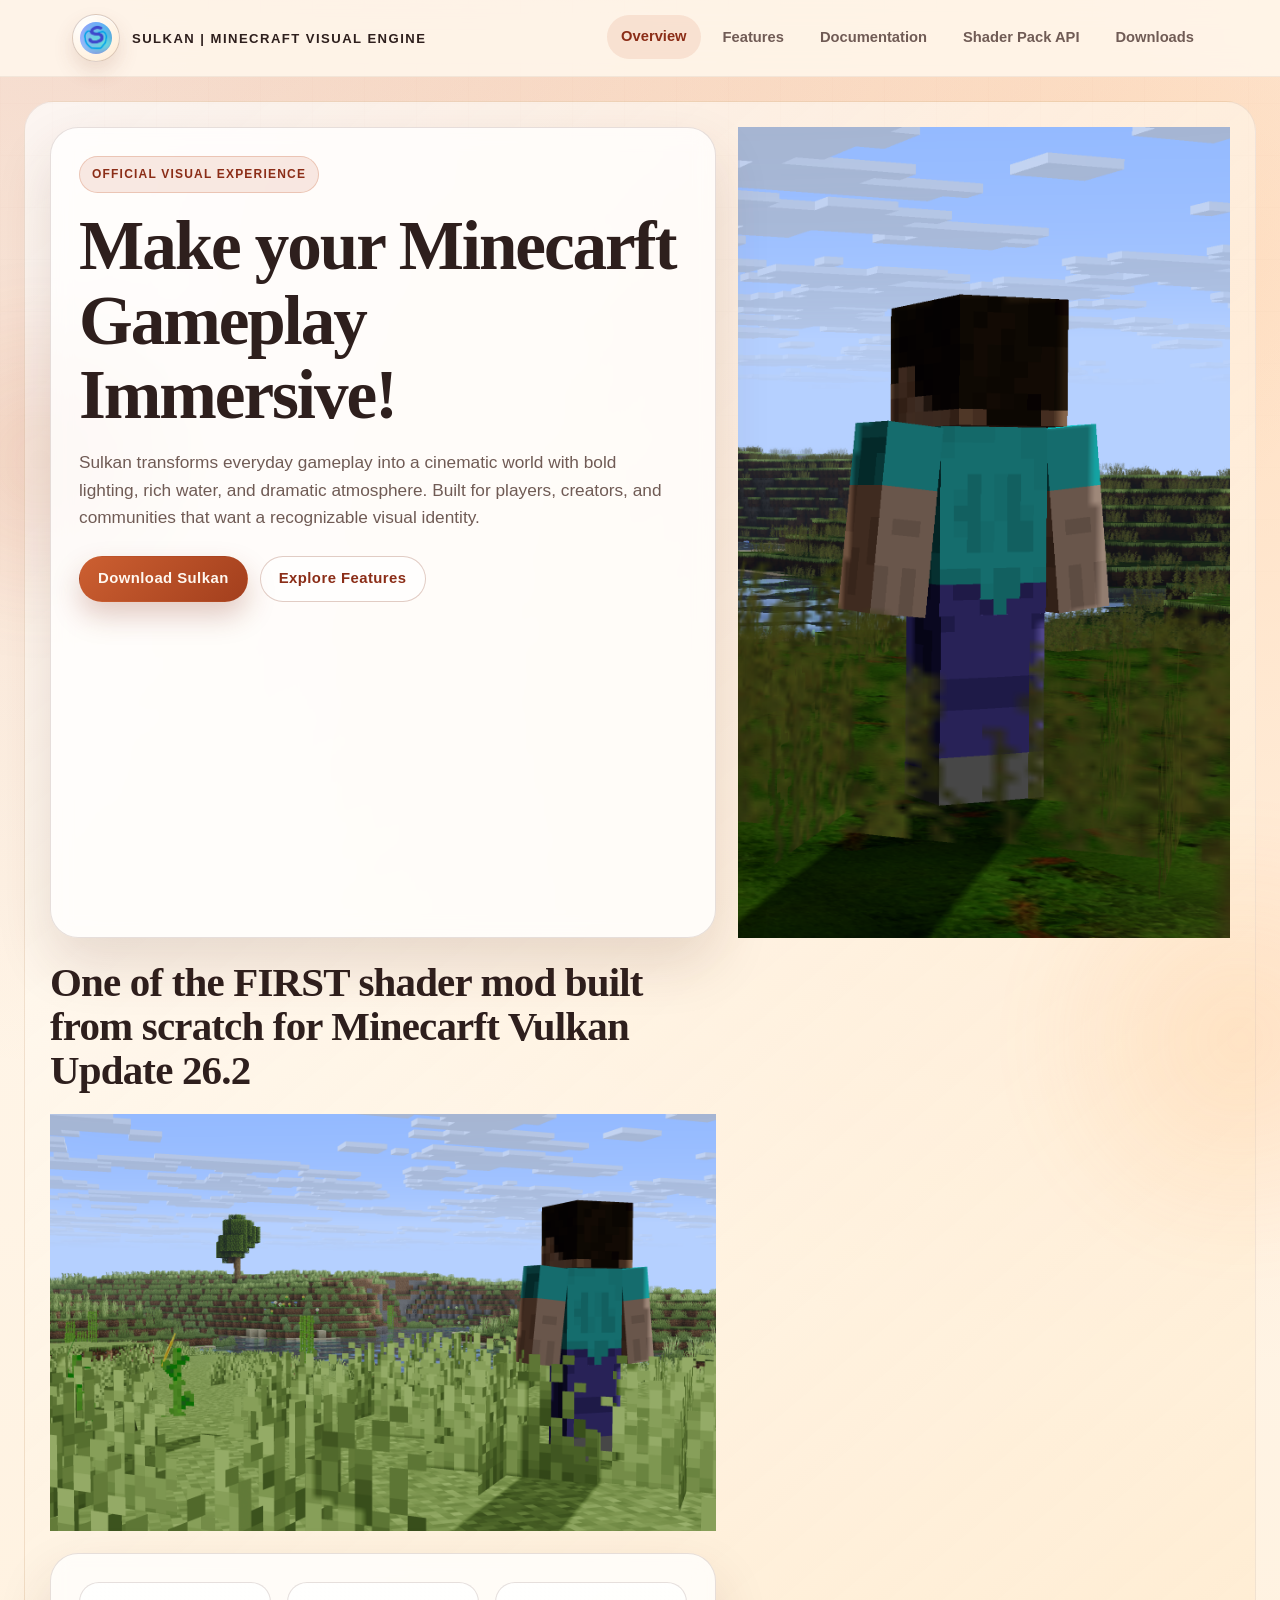
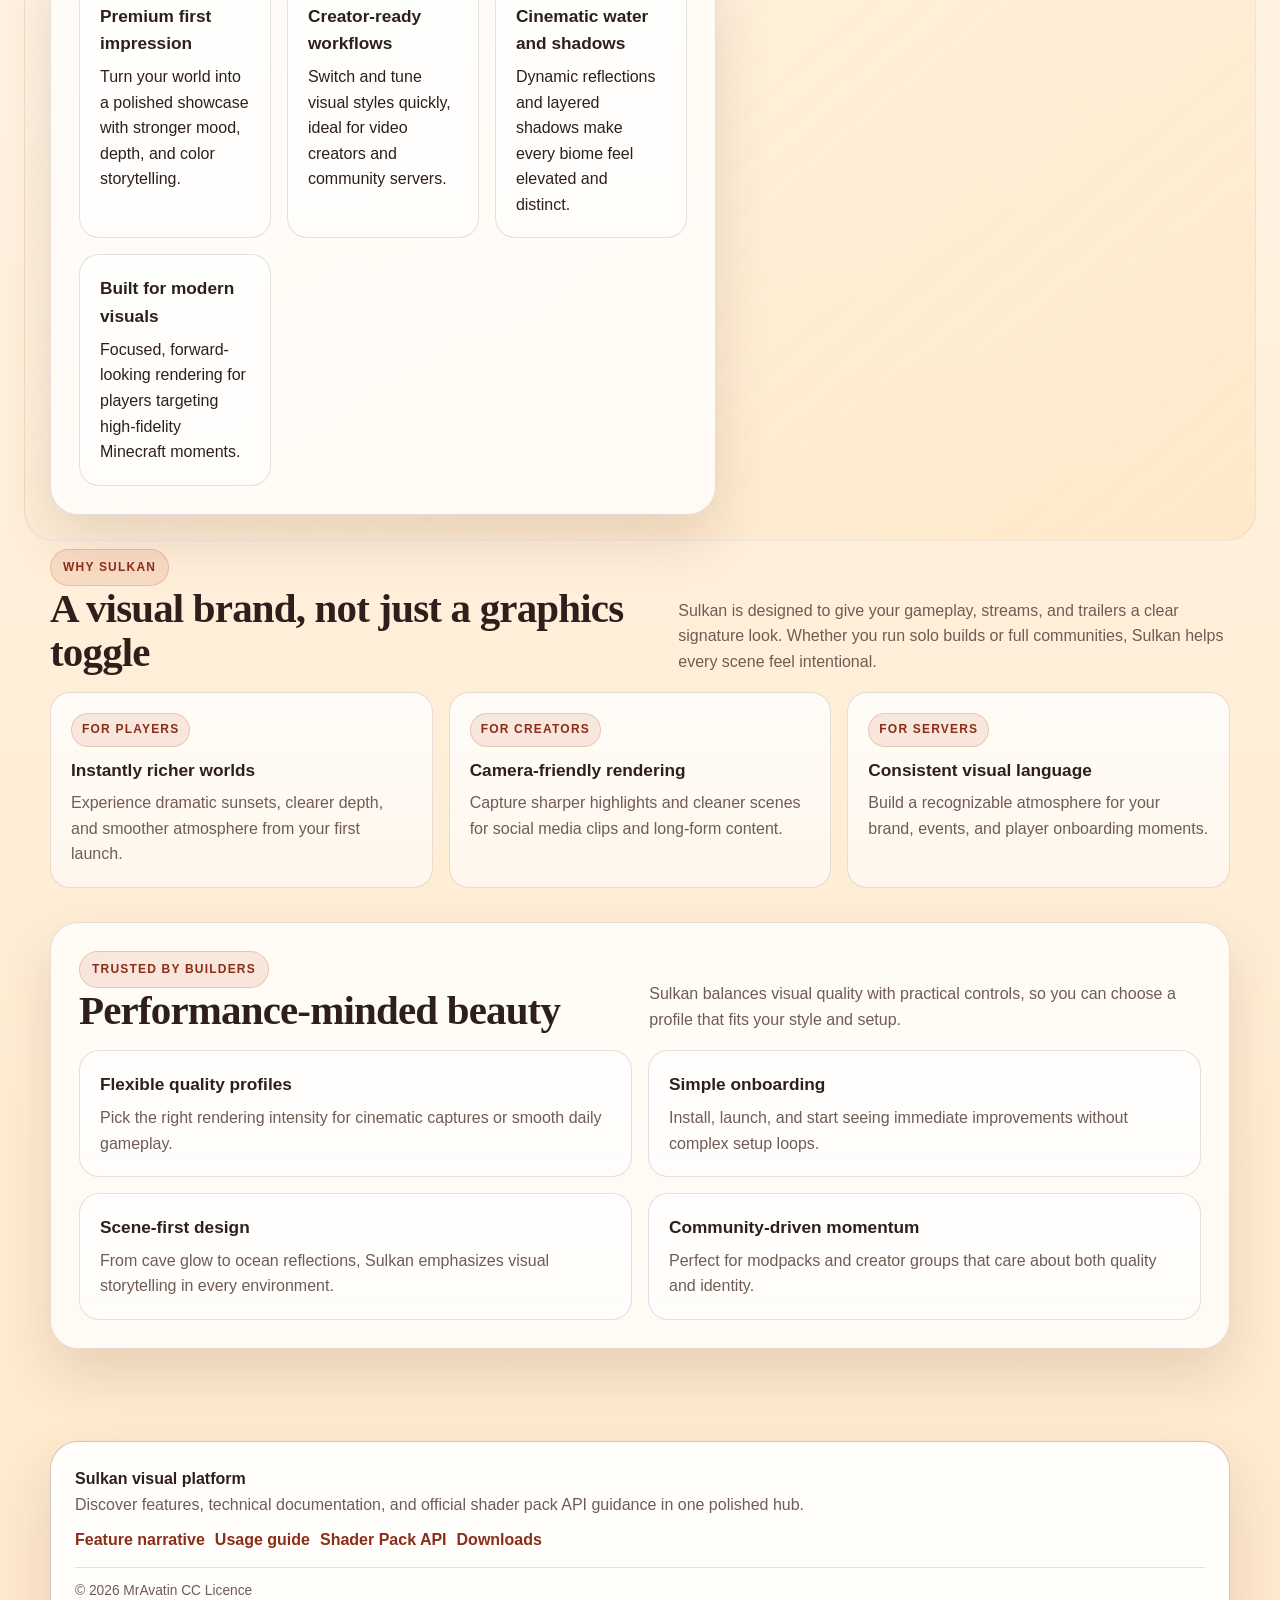
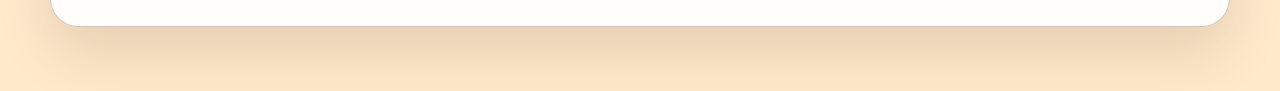
==== commit 73f0d2a5: "Update index.html" ====
--- a/index.html
+++ b/index.html
@@ -44,7 +44,7 @@
     </article>
     <img src="image.png"> 
     <h2> One of the FIRST shader mod built from scratch for Minecarft Vulkan Update 26.2</h2>
-    <br> <img src="i2.png">
+    <br> <img src="i1.png">
     <br>
     <aside class="hero-rail reveal">
       <div class="stat-grid">
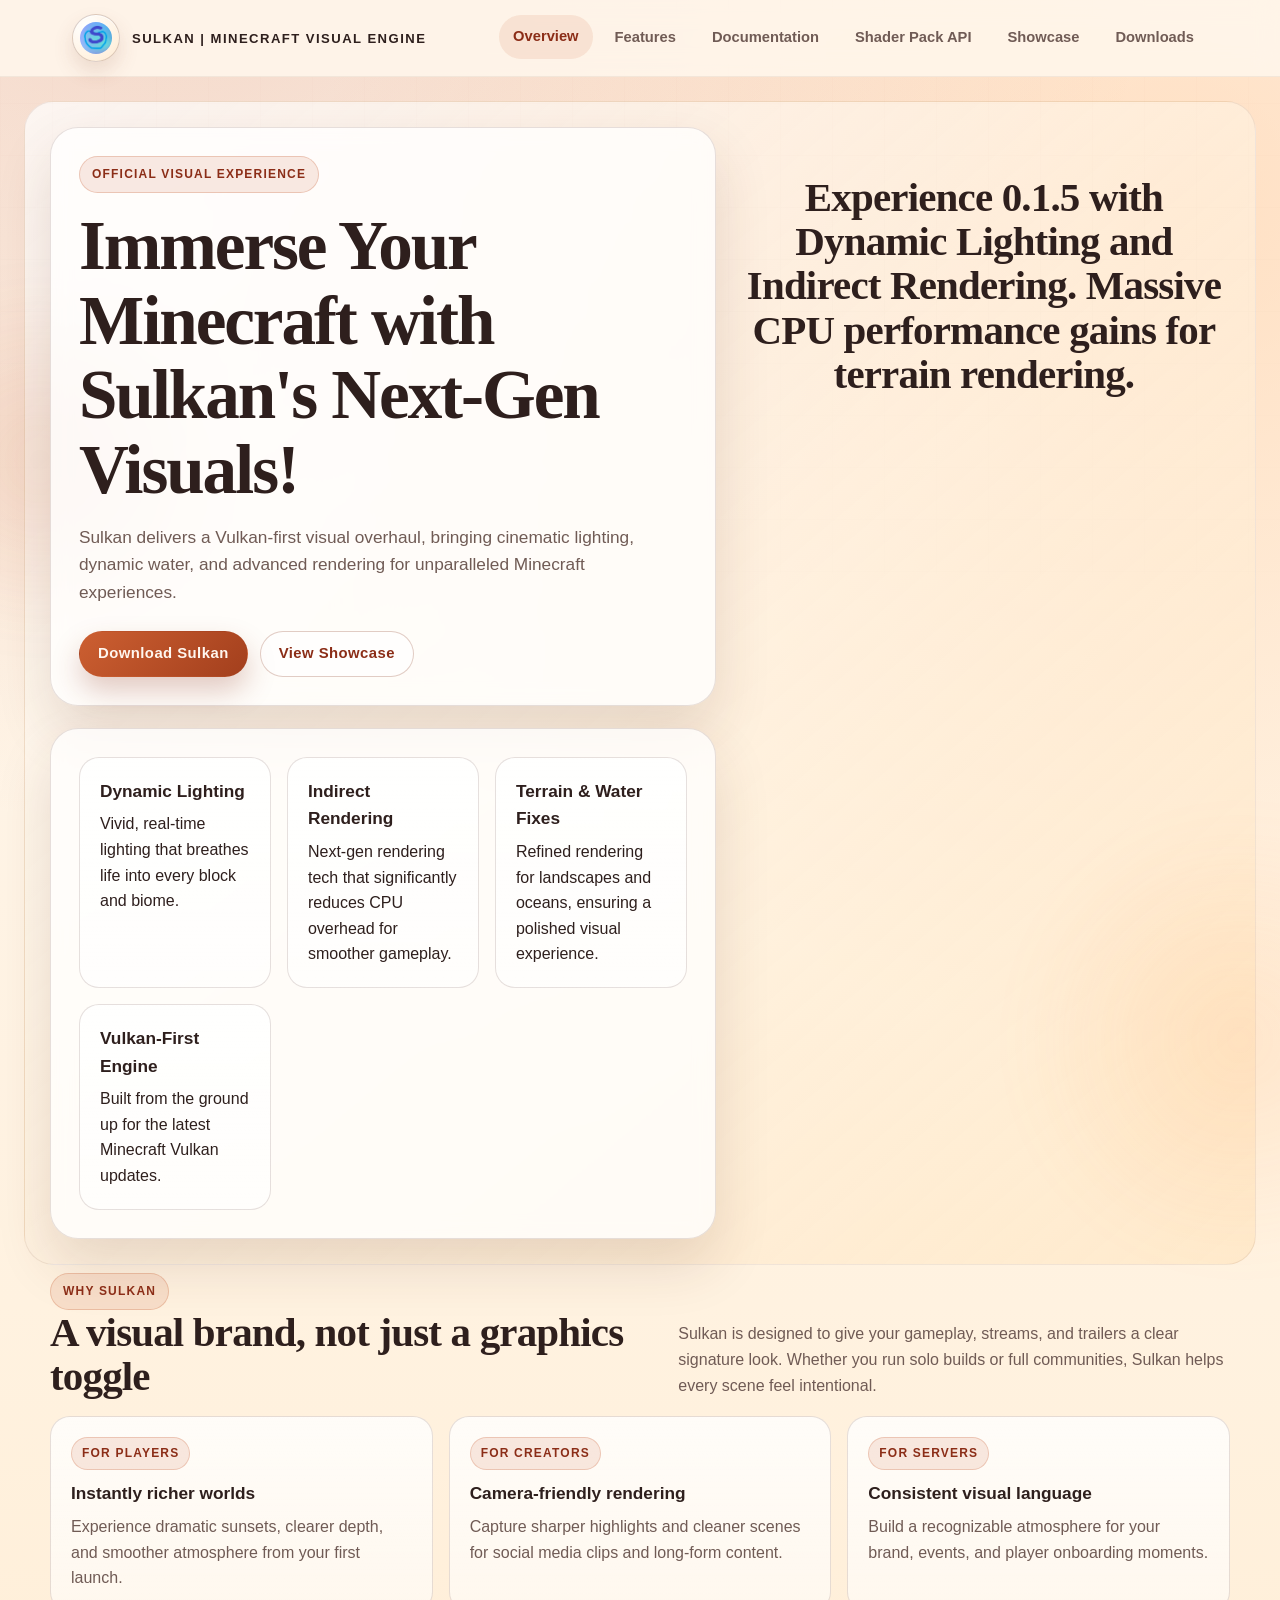
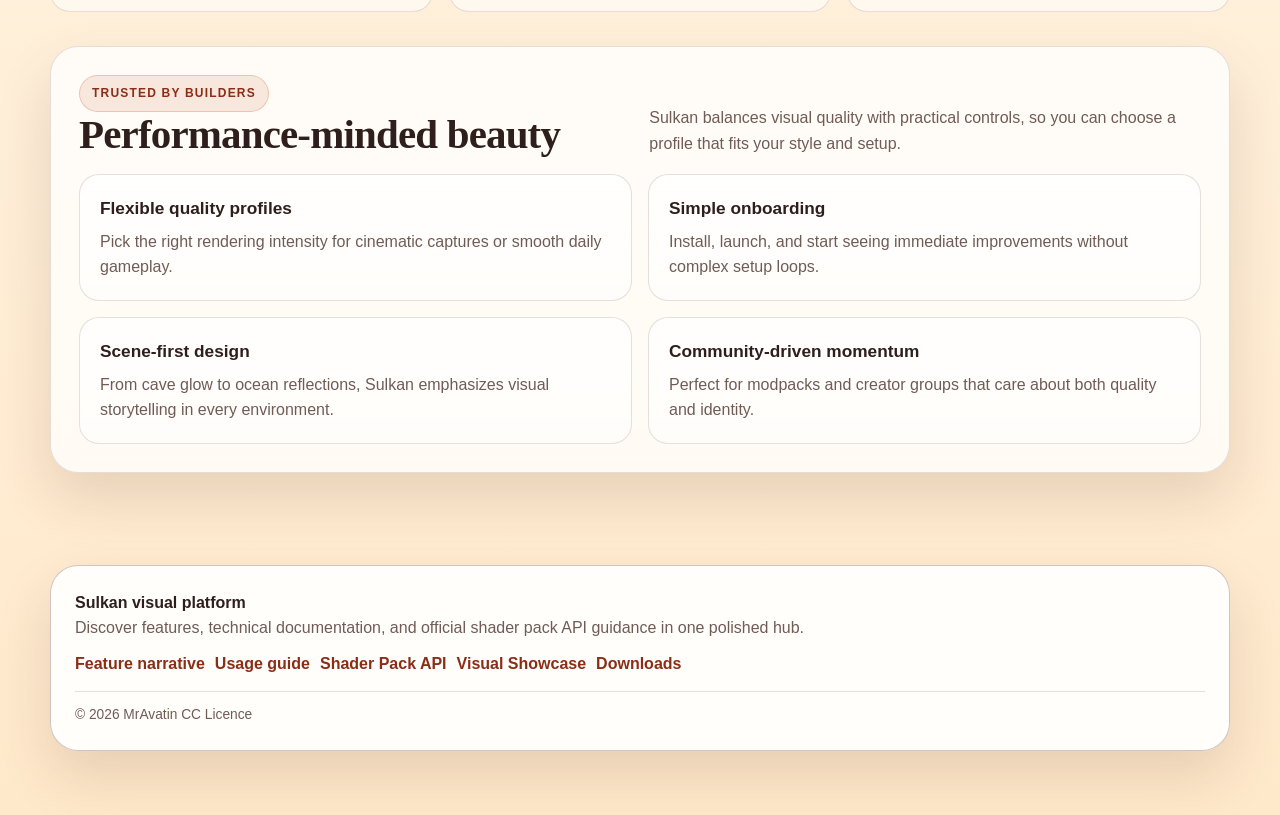
==== commit 13517bd8: "0.1.5 update sulkan by mravatin" ====
--- a/index.html
+++ b/index.html
@@ -23,6 +23,7 @@
           <a data-nav="features" href="features.html">Features</a>
           <a data-nav="docs" href="documentation.html">Documentation</a>
           <a data-nav="api" href="shaderpack-api.html">Shader Pack API</a>
+          <a data-nav="showcase" href="showcase.html">Showcase</a>
           <a data-nav="versions" href="versions.html">Downloads</a>
         </nav>
       </div>
@@ -32,37 +33,34 @@
   <section class="hero">
     <article class="hero-card reveal float-card">
       <span class="eyebrow">Official Visual Experience</span>
-      <h1>Make your Minecarft Gameplay Immersive!</h1>
+      <h1>Immerse Your Minecraft with Sulkan's Next-Gen Visuals!</h1>
       <p class="lead">
-        Sulkan transforms everyday gameplay into a cinematic world with bold lighting, rich water, and dramatic atmosphere. Built for players, creators, and communities that want a recognizable visual identity.
+        Sulkan delivers a Vulkan-first visual overhaul, bringing cinematic lighting, dynamic water, and advanced rendering for unparalleled Minecraft experiences.
       </p>
 
       <div class="hero-actions">
-        <a class="btn btn-primary" href="versions.html">Download Sulkan</a>
-        <a class="btn btn-secondary" href="features.html">Explore Features</a>
+        <a class="btn btn-primary" href="https://modrinth.com/mod/sulkan">Download Sulkan</a>
+        <a class="btn btn-secondary" href="showcase.html">View Showcase</a>
       </div>
     </article>
-    <img src="image.png"> 
-    <h2> One of the FIRST shader mod built from scratch for Minecarft Vulkan Update 26.2</h2>
-    <br> <img src="i1.png">
-    <br>
+    <h2 class="reveal" style="text-align: center; margin-top: 3rem; margin-bottom: 2rem; color: var(--text-muted);">Experience 0.1.5 with Dynamic Lighting and Indirect Rendering. Massive CPU performance gains for terrain rendering.</h2>
     <aside class="hero-rail reveal">
       <div class="stat-grid">
         <div class="stat">
-          <strong>Premium first impression</strong>
-          <span>Turn your world into a polished showcase with stronger mood, depth, and color storytelling.</span>
+          <strong>Dynamic Lighting</strong>
+          <span>Vivid, real-time lighting that breathes life into every block and biome.</span>
         </div>
         <div class="stat">
-          <strong>Creator-ready workflows</strong>
-          <span>Switch and tune visual styles quickly, ideal for video creators and community servers.</span>
+          <strong>Indirect Rendering</strong>
+          <span>Next-gen rendering tech that significantly reduces CPU overhead for smoother gameplay.</span>
         </div>
         <div class="stat">
-          <strong>Cinematic water and shadows</strong>
-          <span>Dynamic reflections and layered shadows make every biome feel elevated and distinct.</span>
+          <strong>Terrain & Water Fixes</strong>
+          <span>Refined rendering for landscapes and oceans, ensuring a polished visual experience.</span>
         </div>
         <div class="stat">
-          <strong>Built for modern visuals</strong>
-          <span>Focused, forward-looking rendering for players targeting high-fidelity Minecraft moments.</span>
+          <strong>Vulkan-First Engine</strong>
+          <span>Built from the ground up for the latest Minecraft Vulkan updates.</span>
         </div>
       </div>
     </aside>
@@ -136,6 +134,7 @@
       <a href="features.html">Feature narrative</a>
       <a href="documentation.html">Usage guide</a>
       <a href="shaderpack-api.html">Shader Pack API</a>
+      <a href="showcase.html">Visual Showcase</a>
       <a href="versions.html">Downloads</a>
     </div>
     <div class="copyright">© 2026 MrAvatin CC Licence</div>
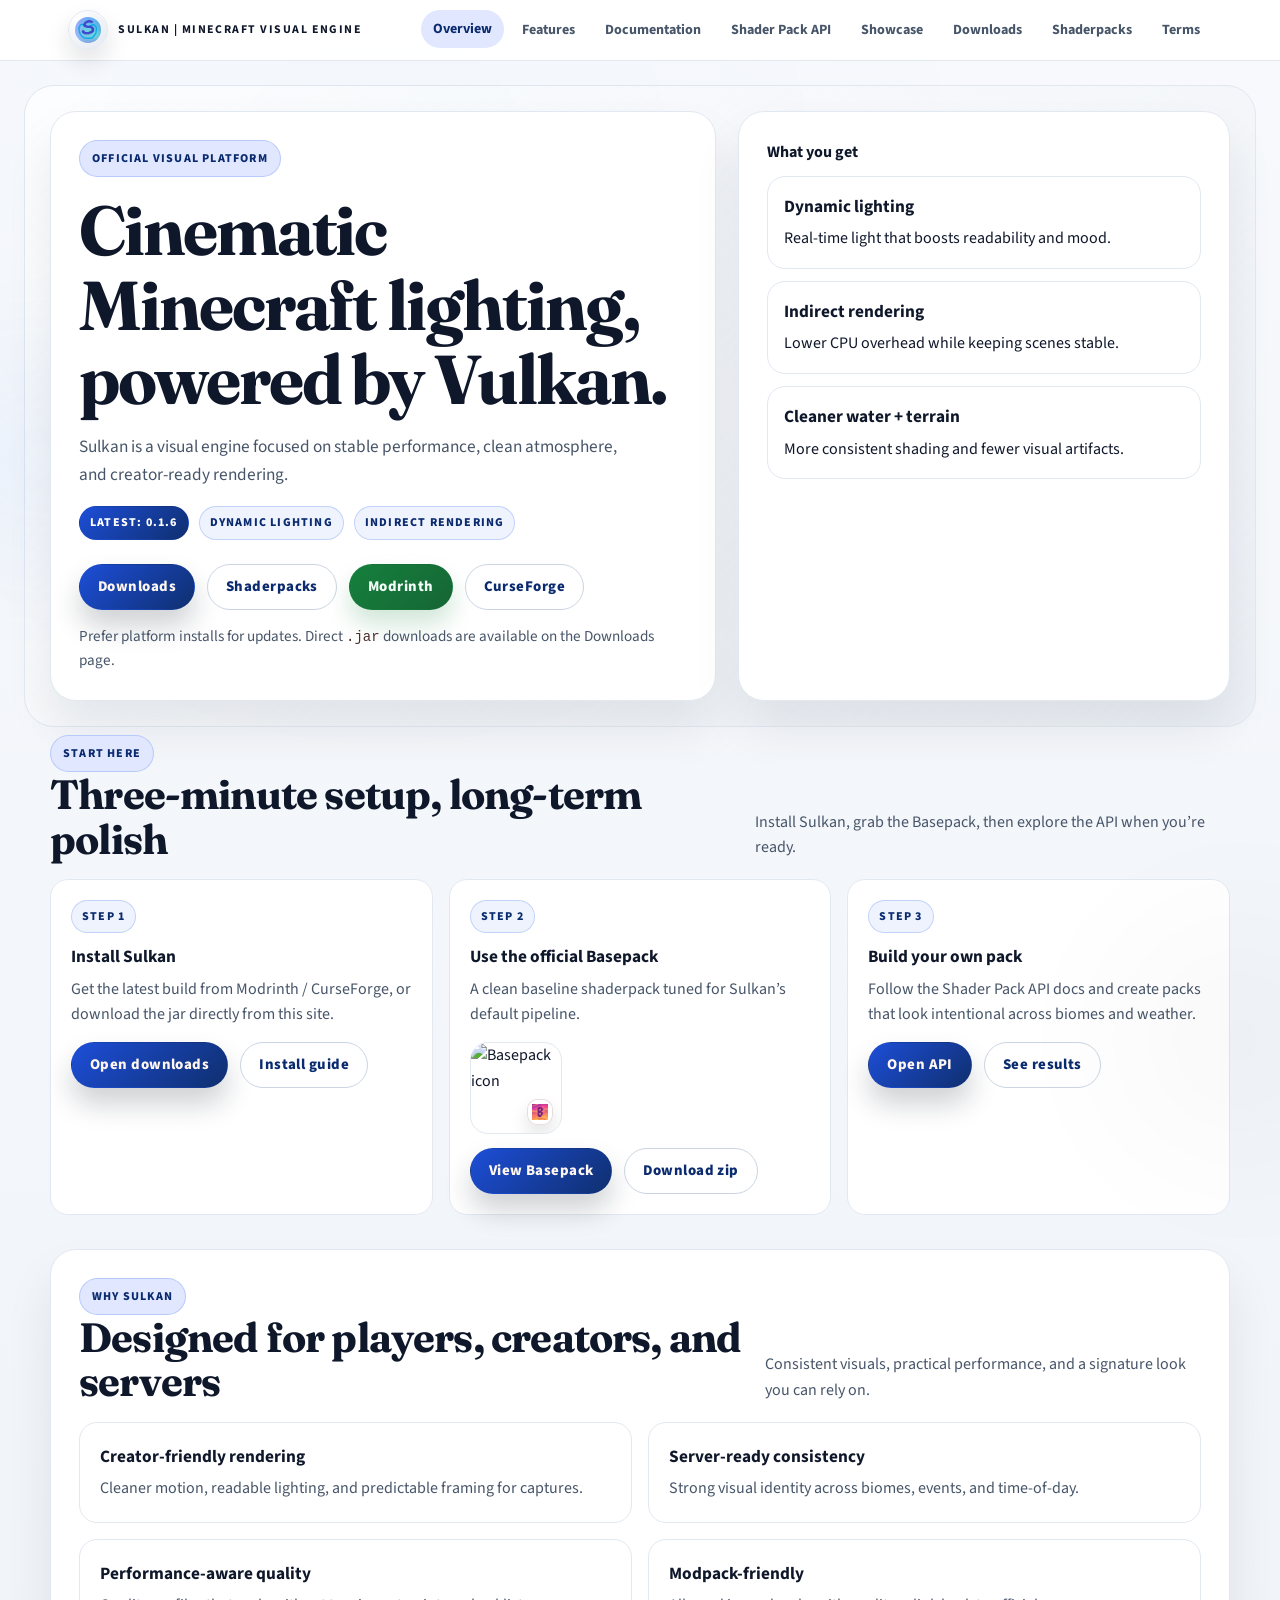
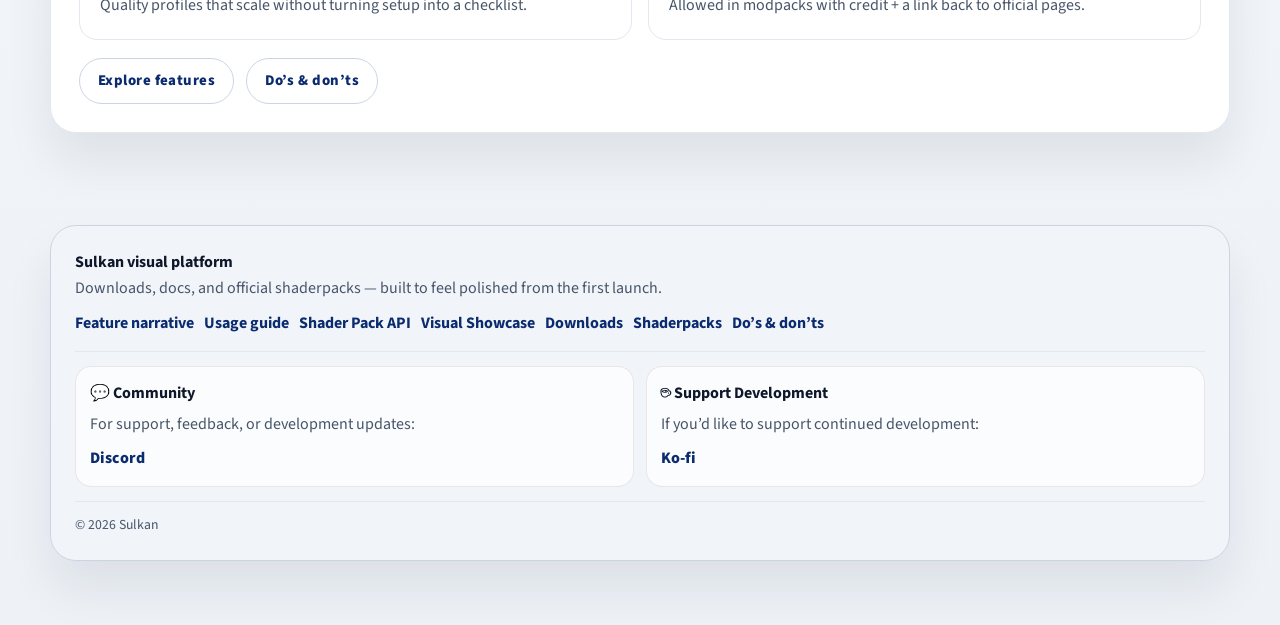
==== commit 1092546a: "aa this is best commit haha" ====
--- a/index.html
+++ b/index.html
@@ -24,124 +24,168 @@
           <a data-nav="docs" href="documentation.html">Documentation</a>
           <a data-nav="api" href="shaderpack-api.html">Shader Pack API</a>
           <a data-nav="showcase" href="showcase.html">Showcase</a>
-          <a data-nav="versions" href="versions.html">Downloads</a>
+          <a data-nav="downloads" href="versions.html">Downloads</a>
+          <a data-nav="shaderpacks" href="spdownloads.html">Shaderpacks</a>
+          <a data-nav="terms" href="terms.html">Terms</a>
         </nav>
       </div>
     </header>
 
-<main class="page">
-  <section class="hero">
-    <article class="hero-card reveal float-card">
-      <span class="eyebrow">Official Visual Experience</span>
-      <h1>Immerse Your Minecraft with Sulkan's Next-Gen Visuals!</h1>
-      <p class="lead">
-        Sulkan delivers a Vulkan-first visual overhaul, bringing cinematic lighting, dynamic water, and advanced rendering for unparalleled Minecraft experiences.
-      </p>
+    <main class="page">
+      <section class="hero">
+        <article class="hero-card reveal float-card">
+          <span class="eyebrow">Official Visual Platform</span>
+          <h1>Cinematic Minecraft lighting, powered by Vulkan.</h1>
+          <p class="lead">
+            Sulkan is a visual engine focused on stable performance, clean atmosphere, and creator-ready rendering.
+          </p>
+          <div class="hero-badges">
+            <span class="pill pill-hot">Latest: 0.1.6</span>
+            <span class="pill">Dynamic lighting</span>
+            <span class="pill">Indirect rendering</span>
+          </div>
+          <div class="hero-actions">
+            <a class="btn btn-primary" href="versions.html">Downloads</a>
+            <a class="btn btn-secondary" href="spdownloads.html">Shaderpacks</a>
+            <a class="btn btn-success" href="https://modrinth.com/mod/sulkan" target="_blank" rel="noopener noreferrer">Modrinth</a>
+            <a class="btn btn-secondary" href="https://www.curseforge.com/minecraft/mc-mods/sulkan" target="_blank" rel="noopener noreferrer">CurseForge</a>
+          </div>
+          <p class="hint" style="margin-top: 14px;">
+            Prefer platform installs for updates. Direct <code>.jar</code> downloads are available on the Downloads page.
+          </p>
+        </article>
 
-      <div class="hero-actions">
-        <a class="btn btn-primary" href="https://modrinth.com/mod/sulkan">Download Sulkan</a>
-        <a class="btn btn-secondary" href="showcase.html">View Showcase</a>
+        <aside class="hero-rail reveal">
+          <strong style="display:block; color: var(--ink); margin-bottom: 10px;">What you get</strong>
+          <div class="rail-stack">
+            <div class="stat">
+              <strong>Dynamic lighting</strong>
+              <span>Real-time light that boosts readability and mood.</span>
+            </div>
+            <div class="stat">
+              <strong>Indirect rendering</strong>
+              <span>Lower CPU overhead while keeping scenes stable.</span>
+            </div>
+            <div class="stat">
+              <strong>Cleaner water + terrain</strong>
+              <span>More consistent shading and fewer visual artifacts.</span>
+            </div>
+          </div>
+        </aside>
+      </section>
+
+      <section class="section reveal">
+        <div class="section-head">
+          <div>
+            <span class="kicker">Start Here</span>
+            <h2>Three-minute setup, long-term polish</h2>
+          </div>
+          <p>Install Sulkan, grab the Basepack, then explore the API when you’re ready.</p>
+        </div>
+        <div class="card-grid">
+          <article class="feature-card">
+            <span class="label">Step 1</span>
+            <strong>Install Sulkan</strong>
+            <p>Get the latest build from Modrinth / CurseForge, or download the jar directly from this site.</p>
+            <div class="button-row" style="margin-top: 14px;">
+              <a class="btn btn-primary" href="versions.html">Open downloads</a>
+              <a class="btn btn-secondary" href="documentation.html">Install guide</a>
+            </div>
+          </article>
+          <article class="feature-card">
+            <span class="label">Step 2</span>
+            <strong>Use the official Basepack</strong>
+            <p>A clean baseline shaderpack tuned for Sulkan’s default pipeline.</p>
+            <div class="pack-media" style="margin-top: 14px;">
+              <img src="shaderpacks/Basepack/icon.png" alt="Basepack icon">
+              <span class="pack-badge" title="Official pack">
+                <img src="shaderpacks/Basepack/logo.png" alt="Basepack logo">
+              </span>
+            </div>
+            <div class="button-row" style="margin-top: 14px;">
+              <a class="btn btn-primary" href="spdownloaderpage.html">View Basepack</a>
+              <a class="btn btn-secondary" href="shaderpacks/Basepack/base.zip">Download zip</a>
+            </div>
+          </article>
+          <article class="feature-card">
+            <span class="label">Step 3</span>
+            <strong>Build your own pack</strong>
+            <p>Follow the Shader Pack API docs and create packs that look intentional across biomes and weather.</p>
+            <div class="button-row" style="margin-top: 14px;">
+              <a class="btn btn-primary" href="shaderpack-api.html">Open API</a>
+              <a class="btn btn-secondary" href="showcase.html">See results</a>
+            </div>
+          </article>
+        </div>
+      </section>
+
+      <section class="section panel reveal">
+        <div class="section-head">
+          <div>
+            <span class="kicker">Why Sulkan</span>
+            <h2>Designed for players, creators, and servers</h2>
+          </div>
+          <p>Consistent visuals, practical performance, and a signature look you can rely on.</p>
+        </div>
+        <div class="mini-grid">
+          <article class="mini-card">
+            <strong>Creator-friendly rendering</strong>
+            <p>Cleaner motion, readable lighting, and predictable framing for captures.</p>
+          </article>
+          <article class="mini-card">
+            <strong>Server-ready consistency</strong>
+            <p>Strong visual identity across biomes, events, and time-of-day.</p>
+          </article>
+          <article class="mini-card">
+            <strong>Performance-aware quality</strong>
+            <p>Quality profiles that scale without turning setup into a checklist.</p>
+          </article>
+          <article class="mini-card">
+            <strong>Modpack-friendly</strong>
+            <p>Allowed in modpacks with credit + a link back to official pages.</p>
+          </article>
+        </div>
+        <div class="button-row" style="margin-top: 18px;">
+          <a class="btn btn-secondary" href="features.html">Explore features</a>
+          <a class="btn btn-secondary" href="terms.html">Do’s & don’ts</a>
+        </div>
+      </section>
+    </main>
+
+    <footer class="footer">
+      <div class="footer-card">
+        <strong>Sulkan visual platform</strong>
+        <p>Downloads, docs, and official shaderpacks — built to feel polished from the first launch.</p>
+        <div class="footer-links">
+          <a href="features.html">Feature narrative</a>
+          <a href="documentation.html">Usage guide</a>
+          <a href="shaderpack-api.html">Shader Pack API</a>
+          <a href="showcase.html">Visual Showcase</a>
+          <a href="versions.html">Downloads</a>
+          <a href="spdownloads.html">Shaderpacks</a>
+          <a href="terms.html">Do’s & don’ts</a>
+        </div>
+        <div class="footer-extras">
+          <div class="footer-extra">
+            <strong>💬 Community</strong>
+            <p class="muted">For support, feedback, or development updates:</p>
+            <div class="footer-links" style="margin-top: 8px;">
+              <a href="https://discord.gg/9wXEBAmDNS" target="_blank" rel="noopener noreferrer">Discord</a>
+            </div>
+          </div>
+          <div class="footer-extra">
+            <strong>☕ Support Development</strong>
+            <p class="muted">If you’d like to support continued development:</p>
+            <div class="footer-links" style="margin-top: 8px;">
+              <a href="https://ko-fi.com/mravatin" target="_blank" rel="noopener noreferrer">Ko-fi</a>
+            </div>
+          </div>
+        </div>
+        <div class="copyright">© 2026 Sulkan</div>
       </div>
-    </article>
-    <h2 class="reveal" style="text-align: center; margin-top: 3rem; margin-bottom: 2rem; color: var(--text-muted);">Experience 0.1.5 with Dynamic Lighting and Indirect Rendering. Massive CPU performance gains for terrain rendering.</h2>
-    <aside class="hero-rail reveal">
-      <div class="stat-grid">
-        <div class="stat">
-          <strong>Dynamic Lighting</strong>
-          <span>Vivid, real-time lighting that breathes life into every block and biome.</span>
-        </div>
-        <div class="stat">
-          <strong>Indirect Rendering</strong>
-          <span>Next-gen rendering tech that significantly reduces CPU overhead for smoother gameplay.</span>
-        </div>
-        <div class="stat">
-          <strong>Terrain & Water Fixes</strong>
-          <span>Refined rendering for landscapes and oceans, ensuring a polished visual experience.</span>
-        </div>
-        <div class="stat">
-          <strong>Vulkan-First Engine</strong>
-          <span>Built from the ground up for the latest Minecraft Vulkan updates.</span>
-        </div>
-      </div>
-    </aside>
-  </section>
-
-  <section class="section reveal">
-    <div class="section-head">
-      <div>
-        <span class="kicker">Why Sulkan</span>
-        <h2>A visual brand, not just a graphics toggle</h2>
-      </div>
-      <p>
-        Sulkan is designed to give your gameplay, streams, and trailers a clear signature look. Whether you run solo builds or full communities, Sulkan helps every scene feel intentional.
-      </p>
-    </div>
-    <div class="card-grid">
-      <article class="feature-card">
-        <span class="label">For players</span>
-        <strong>Instantly richer worlds</strong>
-        <p>Experience dramatic sunsets, clearer depth, and smoother atmosphere from your first launch.</p>
-      </article>
-      <article class="feature-card">
-        <span class="label">For creators</span>
-        <strong>Camera-friendly rendering</strong>
-        <p>Capture sharper highlights and cleaner scenes for social media clips and long-form content.</p>
-      </article>
-      <article class="feature-card">
-        <span class="label">For servers</span>
-        <strong>Consistent visual language</strong>
-        <p>Build a recognizable atmosphere for your brand, events, and player onboarding moments.</p>
-      </article>
-    </div>
-  </section>
-
-  <section class="section panel reveal">
-    <div class="section-head">
-      <div>
-        <span class="kicker">Trusted by Builders</span>
-        <h2>Performance-minded beauty</h2>
-      </div>
-      <p>
-        Sulkan balances visual quality with practical controls, so you can choose a profile that fits your style and setup.
-      </p>
-    </div>
-    <div class="mini-grid">
-      <article class="mini-card">
-        <strong>Flexible quality profiles</strong>
-        <p>Pick the right rendering intensity for cinematic captures or smooth daily gameplay.</p>
-      </article>
-      <article class="mini-card">
-        <strong>Simple onboarding</strong>
-        <p>Install, launch, and start seeing immediate improvements without complex setup loops.</p>
-      </article>
-      <article class="mini-card">
-        <strong>Scene-first design</strong>
-        <p>From cave glow to ocean reflections, Sulkan emphasizes visual storytelling in every environment.</p>
-      </article>
-      <article class="mini-card">
-        <strong>Community-driven momentum</strong>
-        <p>Perfect for modpacks and creator groups that care about both quality and identity.</p>
-      </article>
-    </div>
-  </section>
-</main>
-
-<footer class="footer">
-  <div class="footer-card">
-    <strong>Sulkan visual platform</strong>
-    <p>Discover features, technical documentation, and official shader pack API guidance in one polished hub.</p>
-    <div class="footer-links">
-      <a href="features.html">Feature narrative</a>
-      <a href="documentation.html">Usage guide</a>
-      <a href="shaderpack-api.html">Shader Pack API</a>
-      <a href="showcase.html">Visual Showcase</a>
-      <a href="versions.html">Downloads</a>
-    </div>
-    <div class="copyright">© 2026 MrAvatin CC Licence</div>
-  </div>
-</footer>
+    </footer>
   </div>
 
   <script src="js/site.js"></script>
-
+</body>
 </html>
--- a/css/site.css
+++ b/css/site.css
@@ -1,69 +1,29 @@
+
+
+@import url("https://fonts.googleapis.com/css2?family=Fraunces:wght@500;600;700&family=Source+Sans+3:wght@400;500;600;700&display=swap");
+
 :root {
-  --bg: #07131a;
-  --bg-soft: #0f2630;
-  --panel: rgba(10, 24, 31, 0.76);
-  --panel-strong: rgba(9, 22, 28, 0.9);
-  --line: rgba(180, 233, 241, 0.14);
-  --line-strong: rgba(180, 233, 241, 0.3);
-  --text: #ecf6f5;
-  --muted: #a7c5c9;
---accent: #00ffff;
-  --accent-glow: 0 0 24px rgba(0, 255, 255, 0.5);
-  --accent-2: #ffd481;
-  --accent-3: #9de9a7;
-  --danger: #ff9c7c;
-  --shadow: 0 28px 80px rgba(0, 0, 0, 0.28);
-  --radius-xl: 28px;
-  --radius-lg: 22px;
-  --radius-md: 16px;
-  --radius-sm: 12px;
+  --bg: #f5f7fb;
+  --ink: #0f172a;
+  --muted: #475569;
+  --surface: #ffffff;
+  --surface-strong: #f1f5f9;
+  --line: #e2e8f0;
+  --line-strong: #cbd5e1;
+  --accent: #1d4ed8;
+  --accent-dark: #0b2b6f;
+  --accent-soft: #e0e7ff;
+  --success: #15803d;
+  --focus: #2563eb;
+  --radius-xl: 26px;
+  --radius-lg: 18px;
+  --radius-md: 12px;
+  --radius-sm: 8px;
   --content: 1180px;
-  --display: "Iowan Old Style", "Palatino Linotype", "Book Antiqua", Palatino, serif;
-  --body: "Aptos", "Segoe UI Variable", "Trebuchet MS", sans-serif;
-}
-
-* {
-  box-sizing: border-box;
-}
-
-html {
-  scroll-behavior: smooth;
-}
-
-body {
-  margin: 0;
-  min-height: 100vh;
-  font-family: var(--body);
-  color: var(--text);
-  background:
-    radial-gradient(circle at 20% 0%, rgba(64, 163, 180, 0.2), transparent 32%),
-    radial-gradient(circle at 84% 18%, rgba(255, 212, 129, 0.16), transparent 28%),
-    linear-gradient(180deg, #061015 0%, #0a1a22 42%, #102936 100%);
-  line-height: 1.6;
-}
-
-:root {
-  --bg: #fff6ea;
-  --ink: #2e1f1d;
-  --muted: #705b55;
-  --surface: rgba(255, 255, 255, 0.76);
-  --surface-strong: rgba(255, 255, 255, 0.92);
-  --line: rgba(101, 66, 60, 0.16);
-  --line-strong: rgba(101, 66, 60, 0.3);
-  --accent: #c55328;
-  --accent-dark: #8b2d17;
-  --accent-soft: #ffbf87;
-  --success: #1f8f61;
-  --focus: #2563eb;
-  --radius-xl: 28px;
-  --radius-lg: 20px;
-  --radius-md: 14px;
-  --radius-sm: 10px;
-  --content: 1180px;
-  --shadow: 0 26px 56px rgba(82, 41, 30, 0.14);
-  --display: "Rockwell", "Bookman Old Style", "Cambria", serif;
-  --body: "Candara", "Corbel", "Trebuchet MS", sans-serif;
-  --mono: "Consolas", "Courier New", monospace;
+  --shadow: 0 28px 48px rgba(15, 23, 42, 0.08);
+  --display: "Fraunces", "Georgia", serif;
+  --body: "Source Sans 3", "Segoe UI", "Helvetica Neue", sans-serif;
+  --mono: "Consolas", "SFMono-Regular", "Menlo", monospace;
 }
 
 * {
@@ -80,10 +40,7 @@
   color: var(--ink);
   font-family: var(--body);
   line-height: 1.6;
-  background:
-    radial-gradient(circle at 12% -8%, rgba(197, 83, 40, 0.22), transparent 36%),
-    radial-gradient(circle at 92% 8%, rgba(255, 191, 135, 0.42), transparent 34%),
-    linear-gradient(180deg, #fff8f0 0%, #fff2e0 54%, #ffe9cb 100%);
+  background: linear-gradient(180deg, #f7f9fc 0%, #eef2f7 100%);
 }
 
 body::before {
@@ -91,13 +48,8 @@
   position: fixed;
   inset: 0;
   pointer-events: none;
-  opacity: 0.22;
-  background-image:
-    linear-gradient(0deg, rgba(108, 70, 64, 0.08) 1px, transparent 1px),
-    linear-gradient(90deg, rgba(108, 70, 64, 0.08) 1px, transparent 1px);
-  background-size: 52px 52px;
-  -webkit-mask-image: linear-gradient(180deg, rgba(0, 0, 0, 0.7), transparent 94%);
-  mask-image: linear-gradient(180deg, rgba(0, 0, 0, 0.7), transparent 94%);
+  opacity: 0.06;
+  background-image: radial-gradient(circle at 30% 20%, rgba(59, 130, 246, 0.3), transparent 55%);
 }
 
 a {
@@ -130,7 +82,7 @@
   left: -140px;
   width: 360px;
   height: 360px;
-  background: radial-gradient(circle, rgba(197, 83, 40, 0.38), transparent 72%);
+  background: radial-gradient(circle, rgba(59, 130, 246, 0.16), transparent 72%);
 }
 
 .shell::after {
@@ -138,7 +90,7 @@
   right: -180px;
   width: 440px;
   height: 440px;
-  background: radial-gradient(circle, rgba(255, 166, 84, 0.48), transparent 72%);
+  background: radial-gradient(circle, rgba(15, 23, 42, 0.08), transparent 72%);
 }
 
 .topbar {
@@ -147,42 +99,41 @@
   z-index: 20;
   -webkit-backdrop-filter: blur(12px);
   backdrop-filter: blur(12px);
-  background: rgba(255, 247, 237, 0.85);
-  border-bottom: 1px solid rgba(101, 66, 60, 0.08);
+  background: rgba(255, 255, 255, 0.92);
+  border-bottom: 1px solid var(--line);
 }
 
 .topbar-inner {
   width: min(var(--content), calc(100% - 32px));
   margin: 0 auto;
-  padding: 14px 22px;
+  padding: 10px 18px;
   position: relative;
   display: flex;
   align-items: center;
   justify-content: space-between;
-  gap: 18px;
+  gap: 14px;
 }
 
 .brand {
   display: inline-flex;
   align-items: center;
-  gap: 12px;
-  font-size: 0.82rem;
-  letter-spacing: 0.11em;
+  gap: 10px;
+  font-size: 0.74rem;
+  letter-spacing: 0.13em;
   text-transform: uppercase;
-  font-weight: 800;
+  font-weight: 700;
 }
 
 .brand-mark {
-  width: 48px;
-  height: 48px;
+  width: 40px;
+  height: 40px;
   border-radius: 50%;
-  border: 1px solid rgba(111, 76, 68, 0.25);
-  background:
-    radial-gradient(circle at 28% 24%, rgba(255, 255, 255, 0.95), rgba(255, 233, 206, 0.82));
-  box-shadow: inset 0 1px 0 rgba(255, 255, 255, 0.9), 0 10px 20px rgba(133, 67, 46, 0.15);
+  border: 1px solid var(--line);
+  background: radial-gradient(circle at 28% 24%, #ffffff, #e2e8f0);
+  box-shadow: inset 0 1px 0 rgba(255, 255, 255, 0.9), 0 12px 24px rgba(15, 23, 42, 0.12);
   display: grid;
   place-items: center;
-  padding: 7px;
+  padding: 6px;
 }
 
 .brand-mark img {
@@ -195,14 +146,14 @@
 .nav {
   display: flex;
   align-items: center;
-  gap: 8px;
+  gap: 6px;
 }
 
 .nav a {
-  padding: 10px 14px;
+  padding: 8px 12px;
   border-radius: 999px;
   color: var(--muted);
-  font-size: 0.92rem;
+  font-size: 0.88rem;
   font-weight: 700;
   transition: transform 180ms ease, color 180ms ease, background 180ms ease;
 }
@@ -210,7 +161,7 @@
 .nav a:hover,
 .nav a.active {
   color: var(--accent-dark);
-  background: rgba(197, 83, 40, 0.11);
+  background: var(--accent-soft);
   transform: translateY(-1px);
 }
 
@@ -279,8 +230,8 @@
   inset: -26px;
   z-index: -1;
   border-radius: 30px;
-  background: linear-gradient(140deg, rgba(255, 255, 255, 0.7), rgba(255, 224, 179, 0.44));
-  border: 1px solid rgba(116, 68, 56, 0.1);
+  background: linear-gradient(140deg, rgba(255, 255, 255, 0.9), rgba(226, 232, 240, 0.45));
+  border: 1px solid var(--line);
 }
 
 .hero-card,
@@ -321,8 +272,8 @@
 .eyebrow,
 .kicker {
   color: var(--accent-dark);
-  background: rgba(197, 83, 40, 0.12);
-  border: 1px solid rgba(197, 83, 40, 0.24);
+  background: var(--accent-soft);
+  border: 1px solid rgba(37, 99, 235, 0.22);
   padding: 8px 12px;
 }
 
@@ -368,6 +319,22 @@
   flex-wrap: wrap;
   gap: 12px;
   margin-top: 24px;
+}
+
+.hero-badges {
+  display: flex;
+  flex-wrap: wrap;
+  gap: 10px;
+  margin-top: 18px;
+}
+
+.rail-stack {
+  display: grid;
+  gap: 12px;
+}
+
+.hero-rail .stat {
+  padding: 16px;
 }
 
 .btn {
@@ -390,20 +357,20 @@
 
 .btn-primary {
   color: #fff7ef;
-  background: linear-gradient(135deg, #cc5f31, #a33f1d);
-  box-shadow: 0 14px 28px rgba(140, 53, 26, 0.25);
+  background: linear-gradient(135deg, #1d4ed8, #0f2f6f);
+  box-shadow: 0 16px 28px rgba(15, 23, 42, 0.2);
 }
 
 .btn-secondary {
   color: var(--accent-dark);
-  background: rgba(255, 255, 255, 0.6);
-  border-color: rgba(156, 88, 64, 0.3);
+  background: #ffffff;
+  border-color: var(--line-strong);
 }
 
 .btn-success {
   color: #f3fff8;
-  background: linear-gradient(135deg, #2f9d6f, #1f8f61);
-  box-shadow: 0 14px 24px rgba(32, 130, 89, 0.24);
+  background: linear-gradient(135deg, #15803d, #166534);
+  box-shadow: 0 14px 24px rgba(21, 128, 61, 0.2);
 }
 
 .section {
@@ -460,7 +427,7 @@
 .quote-card {
   border: 1px solid var(--line);
   border-radius: var(--radius-lg);
-  background: linear-gradient(180deg, rgba(255, 255, 255, 0.8), rgba(255, 255, 255, 0.55));
+  background: #ffffff;
   padding: 20px;
 }
 
@@ -478,18 +445,79 @@
   margin-bottom: 6px;
 }
 
+.pack-media {
+  position: relative;
+  width: 92px;
+  height: 92px;
+  border-radius: 18px;
+  border: 1px solid var(--line);
+  background: #ffffff;
+  display: grid;
+  place-items: center;
+  overflow: hidden;
+  margin-bottom: 12px;
+}
+
+.pack-media img {
+  width: 100%;
+  height: 100%;
+  object-fit: cover;
+}
+
+.pack-badge {
+  position: absolute;
+  right: 8px;
+  bottom: 8px;
+  width: 26px;
+  height: 26px;
+  border-radius: 10px;
+  border: 1px solid rgba(120, 76, 65, 0.18);
+  background: rgba(255, 255, 255, 0.92);
+  box-shadow: 0 10px 18px rgba(15, 23, 42, 0.12);
+  display: grid;
+  place-items: center;
+  padding: 4px;
+}
+
+.pack-badge img {
+  width: 100%;
+  height: 100%;
+  object-fit: contain;
+}
+
+.pack-media-lg {
+  width: 180px;
+  height: 180px;
+  border-radius: 22px;
+}
+
+.pack-badge-lg {
+  width: 44px;
+  height: 44px;
+  border-radius: 14px;
+  padding: 7px;
+}
+
+.pack-badge-lg img {
+  width: 100%;
+  height: 100%;
+}
+
 .label,
 .pill {
   color: var(--accent-dark);
-  border: 1px solid rgba(197, 83, 40, 0.23);
-  background: rgba(197, 83, 40, 0.12);
+  border: 1px solid rgba(37, 99, 235, 0.22);
+  background: rgba(37, 99, 235, 0.08);
   padding: 6px 10px;
+}
+
+.label {
   margin-bottom: 10px;
 }
 
 .pill-hot {
   color: #ffffff;
-  background: linear-gradient(135deg, #c55328, #8b2d17);
+  background: linear-gradient(135deg, #1d4ed8, #0f2f6f);
   border-color: transparent;
 }
 
@@ -501,6 +529,111 @@
 
 .list li + li {
   margin-top: 7px;
+}
+
+.muted {
+  color: var(--muted);
+}
+
+.hint {
+  color: var(--muted);
+  font-size: 0.95rem;
+}
+
+.input {
+  width: 100%;
+  border: 1px solid var(--line);
+  background: #ffffff;
+  border-radius: 14px;
+  padding: 10px 12px;
+  font: inherit;
+  color: var(--ink);
+  outline: none;
+  transition: border-color 160ms ease, box-shadow 160ms ease;
+}
+
+.input:focus {
+  border-color: rgba(37, 99, 235, 0.5);
+  box-shadow: 0 0 0 4px rgba(37, 99, 235, 0.12);
+}
+
+.download-field {
+  border: 1px solid var(--line);
+  border-radius: var(--radius-lg);
+  background: rgba(255, 255, 255, 0.7);
+  padding: 14px;
+}
+
+.download-field-head {
+  display: flex;
+  align-items: center;
+  gap: 12px;
+  margin-bottom: 12px;
+}
+
+.download-field-head label {
+  font-weight: 700;
+  color: var(--ink);
+  min-width: 56px;
+}
+
+.download-list {
+  display: grid;
+  gap: 10px;
+}
+
+.download-item {
+  display: flex;
+  align-items: center;
+  justify-content: space-between;
+  gap: 14px;
+  padding: 12px 14px;
+  border-radius: 14px;
+  border: 1px solid rgba(120, 76, 65, 0.13);
+  background: #ffffff;
+  color: var(--ink);
+  font-weight: 700;
+}
+
+.download-item:hover {
+  border-color: rgba(37, 99, 235, 0.35);
+  background: rgba(37, 99, 235, 0.04);
+}
+
+.download-meta {
+  color: var(--muted);
+  font-weight: 700;
+  font-size: 0.92rem;
+  white-space: nowrap;
+}
+
+.showcase-grid {
+  grid-template-columns: repeat(auto-fit, minmax(280px, 1fr));
+  gap: 18px;
+}
+
+.showcase-card {
+  padding: 0;
+  overflow: hidden;
+  background: radial-gradient(circle at 18% 22%, rgba(255, 255, 255, 0.95), rgba(226, 232, 240, 0.55));
+}
+
+.showcase-link {
+  display: block;
+}
+
+.showcase-img {
+  width: 100%;
+  height: auto;
+  display: block;
+  aspect-ratio: 16 / 9;
+  object-fit: cover;
+  background: #0b1220;
+}
+
+.showcase-link:focus-visible {
+  outline: none;
+  box-shadow: 0 0 0 4px rgba(37, 99, 235, 0.18);
 }
 
 .table-card {
@@ -575,6 +708,33 @@
 .footer-links a {
   color: var(--accent-dark);
   font-weight: 700;
+}
+
+.footer-extras {
+  display: grid;
+  grid-template-columns: repeat(2, minmax(0, 1fr));
+  gap: 12px;
+  margin-top: 14px;
+  padding-top: 14px;
+  border-top: 1px solid var(--line);
+}
+
+.footer-extra {
+  border: 1px solid rgba(120, 76, 65, 0.13);
+  border-radius: 16px;
+  background: rgba(255, 255, 255, 0.7);
+  padding: 14px;
+}
+
+.footer-extra strong {
+  display: block;
+  color: var(--ink);
+  margin-bottom: 6px;
+}
+
+.footer-extra a {
+  color: var(--accent-dark);
+  font-weight: 800;
 }
 
 .copyright {
